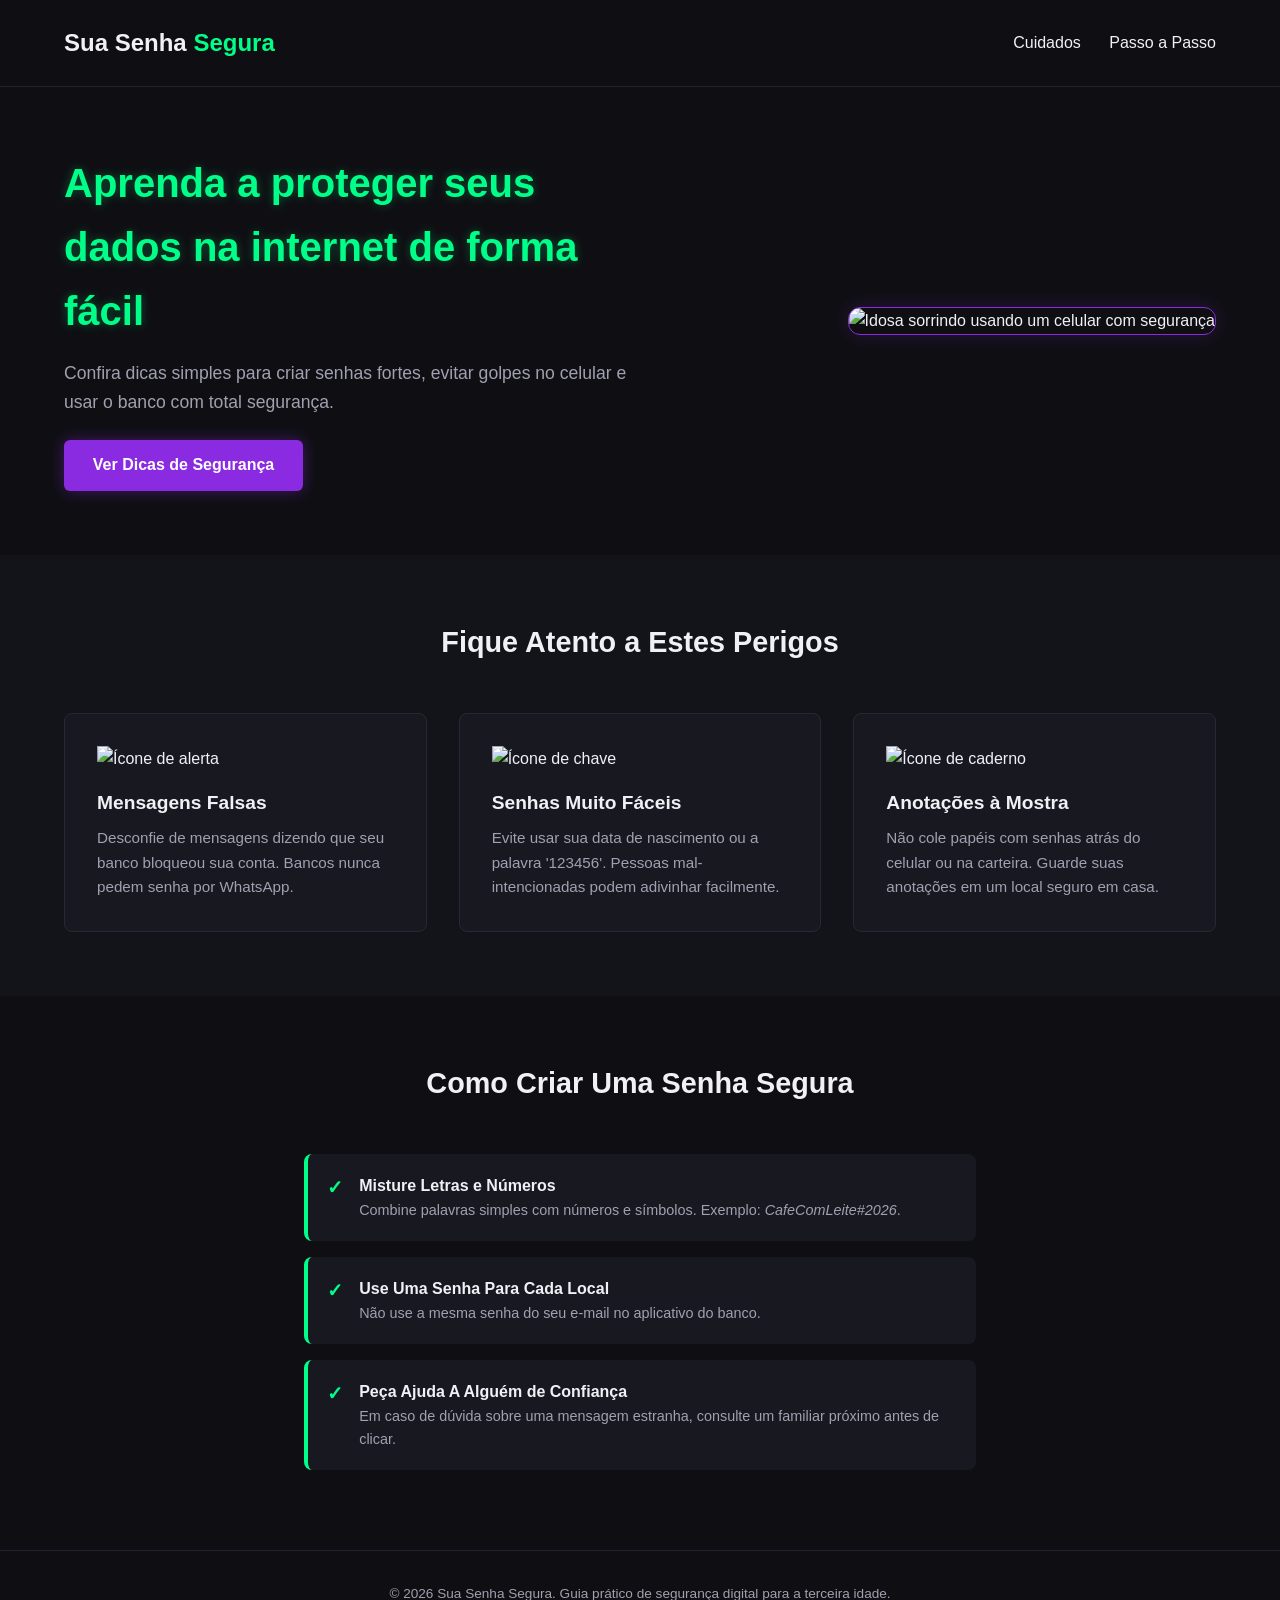
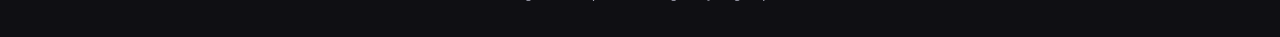
==== index.html @ b7931200 "index" ====
<!DOCTYPE html>
<html lang="pt-BR">
<head>
    <meta charset="UTF-8">
    <meta name="viewport" content="width=device-width, initial-scale=1.0">
    <title>Sua Senha Segura - Dicas Simples para Navegar com Tranquilidade</title>
    <link rel="stylesheet" href="style.css">
    <link rel="preconnect" href="https://fonts.googleapis.com">
    <link rel="preconnect" href="https://fonts.gstatic.com" crossorigin>
    <link href="https://fonts.googleapis.com/css2?family=Open+Sans:wght@400;600;700;800&display=swap" rel="stylesheet">
</head>
<body>

    <header class="navbar">
        <div class="logo">Sua Senha <span>Segura</span></div>
        <nav>
            <a href="#cuidados">Cuidados</a>
            <a href="#dicas">Passo a Passo</a>
        </nav>
    </header>

    <main>
        <section class="hero">
            <div class="hero-content">
                <h1>Aprenda a proteger seus dados na internet de forma fácil</h1>
                <p>Confira dicas simples para criar senhas fortes, evitar golpes no celular e usar o banco com total segurança.</p>
                <a href="#dicas" class="btn-primary">Ver Dicas de Segurança</a>
            </div>
            <div class="hero-image">
                <img src="https://images.unsplash.com/photo-1581579438747-1dc8d1e2729a?q=80&w=800&auto=format&fit=crop" alt="Idosa sorrindo usando um celular com segurança">
            </div>
        </section>

        <section id="cuidados" class="cards-section">
            <h2>Fique Atento a Estes Perigos</h2>
            <div class="grid-cards">
                <article class="card">
                    <img src="https://api.iconify.design/lucide:shield-alert.svg?color=%231b4d3e" alt="Ícone de alerta">
                    <h3>Mensagens Falsas</h3>
                    <p>Desconfie de mensagens dizendo que seu banco bloqueou sua conta. Bancos nunca pedem senha por WhatsApp.</p>
                </article>

                <article class="card">
                    <img src="https://api.iconify.design/lucide:key-round.svg?color=%231b4d3e" alt="Ícone de chave">
                    <h3>Senhas Muito Fáceis</h3>
                    <p>Evite usar sua data de nascimento ou a palavra '123456'. Pessoas mal-intencionadas podem adivinhar facilmente.</p>
                </article>

                <article class="card">
                    <img src="https://api.iconify.design/lucide:notebook.svg?color=%231b4d3e" alt="Ícone de caderno">
                    <h3>Anotações à Mostra</h3>
                    <p>Não cole papéis com senhas atrás do celular ou na carteira. Guarde suas anotações em um local seguro em casa.</p>
                </article>
            </div>
        </section>

        <section id="dicas" class="checklist-section">
            <h2>Como Criar Uma Senha Segura</h2>
            <ul class="checklist">
                <li>
                    <span class="check-icon">✓</span>
                    <div>
                        <strong>Misture Letras e Números</strong>
                        <p>Combine palavras simples com números e símbolos. Exemplo: <i>CafeComLeite#2026</i>.</p>
                    </div>
                </li>
                <li>
                    <span class="check-icon">✓</span>
                    <div>
                        <strong>Use Uma Senha Para Cada Local</strong>
                        <p>Não use a mesma senha do seu e-mail no aplicativo do banco.</p>
                    </div>
                </li>
                <li>
                    <span class="check-icon">✓</span>
                    <div>
                        <strong>Peça Ajuda A Alguém de Confiança</strong>
                        <p>Em caso de dúvida sobre uma mensagem estranha, consulte um familiar próximo antes de clicar.</p>
                    </div>
                </li>
            </ul>
        </section>
    </main>

    <footer>
        <p>&copy; 2026 Sua Senha Segura. Guia prático de segurança digital para a terceira idade.</p>
    </footer>

</body>
</html>
---- style.css ----
:root {
    --bg-color: #0f0f13;
    --card-bg: #181820;
    --primary-purple: #8a2be2;
    --neon-green: #00ff88;
    --text-color: #f0f0f5;
    --text-dim: #a0a0b0;
}

* {
    margin: 0;
    padding: 0;
    box-sizing: border-box;
}

body {
    background-color: var(--bg-color);
    color: var(--text-color);
    font-family: 'Inter', sans-serif;
    line-height: 1.6;
}

h1, h2, h3, .logo {
    font-family: 'Orbitron', sans-serif;
}

/* Header */
.navbar {
    display: flex;
    justify-content: space-between;
    align-items: center;
    padding: 1.5rem 5%;
    background-color: rgba(15, 15, 19, 0.9);
    border-bottom: 1px solid #222230;
}

.logo {
    font-size: 1.5rem;
    font-weight: 800;
}

.logo span {
    color: var(--neon-green);
}

.navbar nav a {
    color: var(--text-color);
    text-decoration: none;
    margin-left: 1.5rem;
    transition: color 0.3s;
}

.navbar nav a:hover {
    color: var(--neon-green);
}

/* Hero Section */
.hero {
    display: flex;
    align-items: center;
    justify-content: space-between;
    padding: 4rem 5%;
    gap: 2rem;
}

.hero-content {
    max-width: 600px;
}

.hero-content h1 {
    font-size: 2.5rem;
    margin-bottom: 1rem;
    color: var(--neon-green);
    text-shadow: 0 0 10px rgba(0, 255, 136, 0.3);
}

.hero-content p {
    color: var(--text-dim);
    margin-bottom: 1.5rem;
    font-size: 1.1rem;
}

.btn-primary {
    display: inline-block;
    padding: 0.8rem 1.8rem;
    background-color: var(--primary-purple);
    color: #fff;
    text-decoration: none;
    font-weight: 600;
    border-radius: 6px;
    box-shadow: 0 0 15px rgba(138, 43, 226, 0.4);
    transition: transform 0.2s, box-shadow 0.2s;
}

.btn-primary:hover {
    transform: translateY(-2px);
    box-shadow: 0 0 25px rgba(138, 43, 226, 0.7);
}

.hero-image img {
    max-width: 100%;
    width: 450px;
    border-radius: 12px;
    border: 1px solid var(--primary-purple);
    box-shadow: 0 0 20px rgba(138, 43, 226, 0.2);
}

/* Cards Section */
.cards-section {
    padding: 4rem 5%;
    background-color: #13131a;
}

.cards-section h2, .checklist-section h2 {
    text-align: center;
    margin-bottom: 3rem;
    font-size: 1.8rem;
}

.grid-cards {
    display: grid;
    grid-template-columns: repeat(auto-fit, minmax(280px, 1fr));
    gap: 2rem;
}

.card {
    background-color: var(--card-bg);
    padding: 2rem;
    border-radius: 8px;
    border: 1px solid #282835;
    transition: transform 0.3s, border-color 0.3s;
}

.card:hover {
    transform: translateY(-5px);
    border-color: var(--neon-green);
    box-shadow: 0 0 15px rgba(0, 255, 136, 0.15);
}

.card img {
    width: 48px;
    height: 48px;
    margin-bottom: 1rem;
}

.card h3 {
    margin-bottom: 0.5rem;
    font-size: 1.2rem;
}

.card p {
    color: var(--text-dim);
    font-size: 0.95rem;
}

/* Checklist Section */
.checklist-section {
    padding: 4rem 5%;
    max-width: 800px;
    margin: 0 auto;
}

.checklist {
    list-style: none;
}

.checklist li {
    display: flex;
    align-items: flex-start;
    gap: 1rem;
    background-color: var(--card-bg);
    padding: 1.2rem;
    margin-bottom: 1rem;
    border-radius: 8px;
    border-left: 4px solid var(--neon-green);
}

.check-icon {
    color: var(--neon-green);
    font-weight: bold;
    font-size: 1.2rem;
}

.checklist p {
    color: var(--text-dim);
    font-size: 0.9rem;
}

/* Footer */
footer {
    text-align: center;
    padding: 2rem;
    border-top: 1px solid #222230;
    color: var(--text-dim);
    font-size: 0.85rem;
}

/* Responsividade */
@media (max-width: 768px) {
    .hero {
        flex-direction: column;
        text-align: center;
    }

    .hero-content h1 {
        font-size: 1.8rem;
    }
}
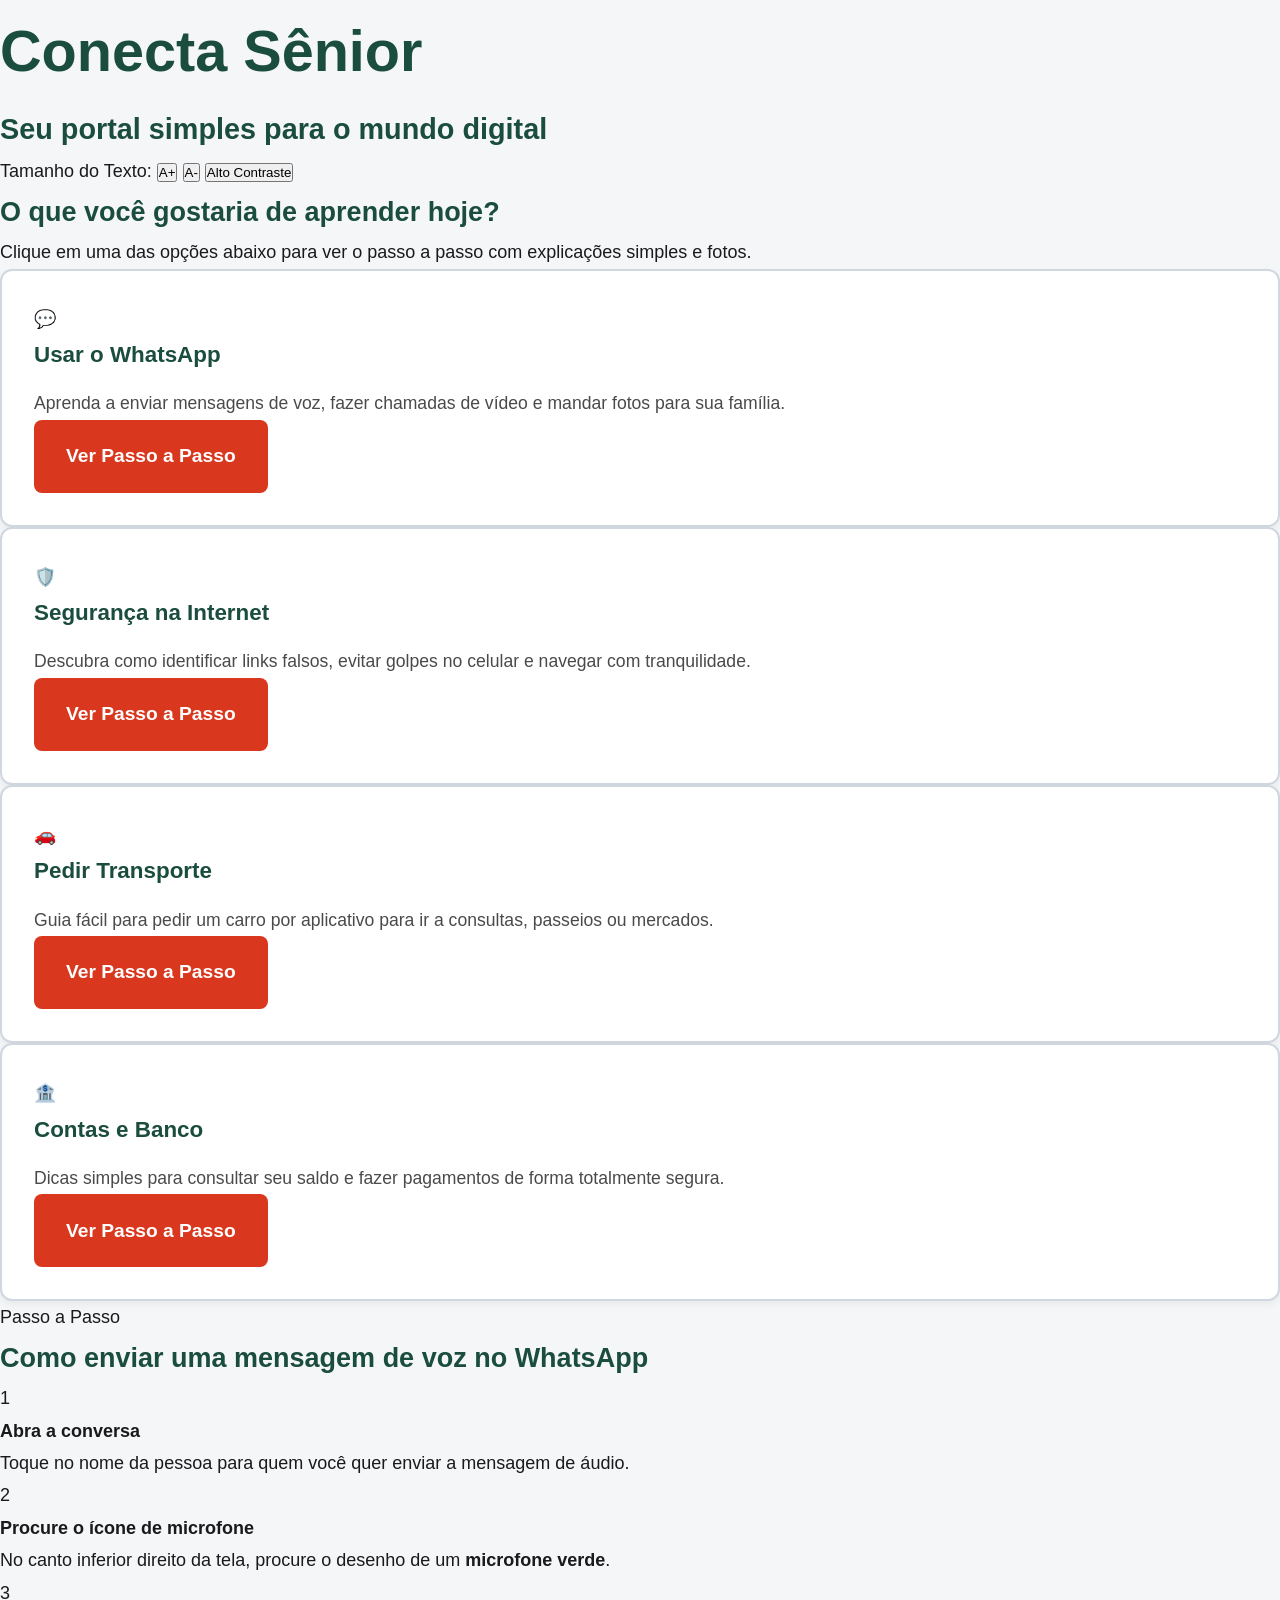
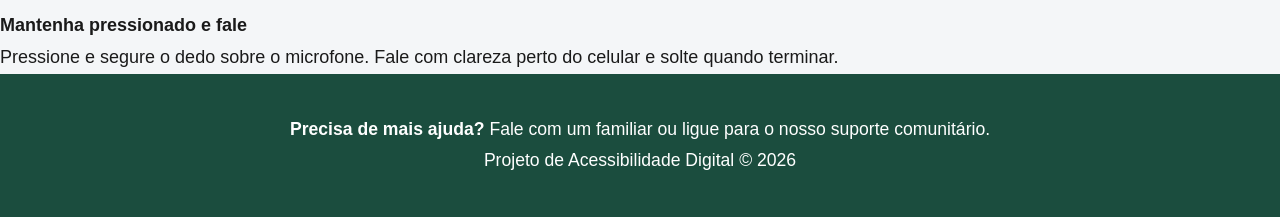
==== commit fbbcb761: "index" ====
--- a/index.html
+++ b/index.html
@@ -3,88 +3,112 @@
 <head>
     <meta charset="UTF-8">
     <meta name="viewport" content="width=device-width, initial-scale=1.0">
-    <title>Sua Senha Segura - Dicas Simples para Navegar com Tranquilidade</title>
+    <title>Conecta Sênior - Guia Prático Digital</title>
     <link rel="stylesheet" href="style.css">
-    <link rel="preconnect" href="https://fonts.googleapis.com">
-    <link rel="preconnect" href="https://fonts.gstatic.com" crossorigin>
-    <link href="https://fonts.googleapis.com/css2?family=Open+Sans:wght@400;600;700;800&display=swap" rel="stylesheet">
 </head>
 <body>
 
-    <header class="navbar">
-        <div class="logo">Sua Senha <span>Segura</span></div>
-        <nav>
-            <a href="#cuidados">Cuidados</a>
-            <a href="#dicas">Passo a Passo</a>
-        </nav>
+    <header class="top-bar">
+        <div class="logo">
+            <h1>Conecta Sênior</h1>
+            <p>Seu portal simples para o mundo digital</p>
+        </div>
+        <div class="accessibility-controls">
+            <span class="acc-label">Tamanho do Texto:</span>
+            <button onclick="changeFontSize(1)" aria-label="Aumentar fonte" class="btn-acc">A+</button>
+            <button onclick="changeFontSize(-1)" aria-label="Diminuir fonte" class="btn-acc">A-</button>
+            <button onclick="toggleContrast()" aria-label="Alternar alto contraste" class="btn-acc btn-contrast">Alto Contraste</button>
+        </div>
     </header>
 
-    <main>
-        <section class="hero">
-            <div class="hero-content">
-                <h1>Aprenda a proteger seus dados na internet de forma fácil</h1>
-                <p>Confira dicas simples para criar senhas fortes, evitar golpes no celular e usar o banco com total segurança.</p>
-                <a href="#dicas" class="btn-primary">Ver Dicas de Segurança</a>
+    <section class="welcome-banner">
+        <h2>O que você gostaria de aprender hoje?</h2>
+        <p>Clique em uma das opções abaixo para ver o passo a passo com explicações simples e fotos.</p>
+    </section>
+
+    <main class="main-content">
+        <div class="cards-grid">
+
+            <article class="card">
+                <div class="card-icon">💬</div>
+                <h3>Usar o WhatsApp</h3>
+                <p>Aprenda a enviar mensagens de voz, fazer chamadas de vídeo e mandar fotos para sua família.</p>
+                <a href="#tutorial-whatsapp" class="btn-primary">Ver Passo a Passo</a>
+            </article>
+
+            <article class="card">
+                <div class="card-icon">🛡️</div>
+                <h3>Segurança na Internet</h3>
+                <p>Descubra como identificar links falsos, evitar golpes no celular e navegar com tranquilidade.</p>
+                <a href="#tutorial-seguranca" class="btn-primary">Ver Passo a Passo</a>
+            </article>
+
+            <article class="card">
+                <div class="card-icon">🚗</div>
+                <h3>Pedir Transporte</h3>
+                <p>Guia fácil para pedir um carro por aplicativo para ir a consultas, passeios ou mercados.</p>
+                <a href="#tutorial-transporte" class="btn-primary">Ver Passo a Passo</a>
+            </article>
+
+            <article class="card">
+                <div class="card-icon">🏦</div>
+                <h3>Contas e Banco</h3>
+                <p>Dicas simples para consultar seu saldo e fazer pagamentos de forma totalmente segura.</p>
+                <a href="#tutorial-banco" class="btn-primary">Ver Passo a Passo</a>
+            </article>
+
+        </div>
+
+        <section id="tutorial-whatsapp" class="tutorial-section">
+            <div class="tutorial-header">
+                <span class="badge">Passo a Passo</span>
+                <h2>Como enviar uma mensagem de voz no WhatsApp</h2>
             </div>
-            <div class="hero-image">
-                <img src="https://images.unsplash.com/photo-1581579438747-1dc8d1e2729a?q=80&w=800&auto=format&fit=crop" alt="Idosa sorrindo usando um celular com segurança">
-            </div>
-        </section>
 
-        <section id="cuidados" class="cards-section">
-            <h2>Fique Atento a Estes Perigos</h2>
-            <div class="grid-cards">
-                <article class="card">
-                    <img src="https://api.iconify.design/lucide:shield-alert.svg?color=%231b4d3e" alt="Ícone de alerta">
-                    <h3>Mensagens Falsas</h3>
-                    <p>Desconfie de mensagens dizendo que seu banco bloqueou sua conta. Bancos nunca pedem senha por WhatsApp.</p>
-                </article>
-
-                <article class="card">
-                    <img src="https://api.iconify.design/lucide:key-round.svg?color=%231b4d3e" alt="Ícone de chave">
-                    <h3>Senhas Muito Fáceis</h3>
-                    <p>Evite usar sua data de nascimento ou a palavra '123456'. Pessoas mal-intencionadas podem adivinhar facilmente.</p>
-                </article>
-
-                <article class="card">
-                    <img src="https://api.iconify.design/lucide:notebook.svg?color=%231b4d3e" alt="Ícone de caderno">
-                    <h3>Anotações à Mostra</h3>
-                    <p>Não cole papéis com senhas atrás do celular ou na carteira. Guarde suas anotações em um local seguro em casa.</p>
-                </article>
-            </div>
-        </section>
-
-        <section id="dicas" class="checklist-section">
-            <h2>Como Criar Uma Senha Segura</h2>
-            <ul class="checklist">
-                <li>
-                    <span class="check-icon">✓</span>
-                    <div>
-                        <strong>Misture Letras e Números</strong>
-                        <p>Combine palavras simples com números e símbolos. Exemplo: <i>CafeComLeite#2026</i>.</p>
+            <ol class="steps-list">
+                <li class="step-item">
+                    <div class="step-number">1</div>
+                    <div class="step-content">
+                        <h4>Abra a conversa</h4>
+                        <p>Toque no nome da pessoa para quem você quer enviar a mensagem de áudio.</p>
                     </div>
                 </li>
-                <li>
-                    <span class="check-icon">✓</span>
-                    <div>
-                        <strong>Use Uma Senha Para Cada Local</strong>
-                        <p>Não use a mesma senha do seu e-mail no aplicativo do banco.</p>
+                <li class="step-item">
+                    <div class="step-number">2</div>
+                    <div class="step-content">
+                        <h4>Procure o ícone de microfone</h4>
+                        <p>No canto inferior direito da tela, procure o desenho de um <strong>microfone verde</strong>.</p>
                     </div>
                 </li>
-                <li>
-                    <span class="check-icon">✓</span>
-                    <div>
-                        <strong>Peça Ajuda A Alguém de Confiança</strong>
-                        <p>Em caso de dúvida sobre uma mensagem estranha, consulte um familiar próximo antes de clicar.</p>
+                <li class="step-item">
+                    <div class="step-number">3</div>
+                    <div class="step-content">
+                        <h4>Mantenha pressionado e fale</h4>
+                        <p>Pressione e segure o dedo sobre o microfone. Fale com clareza perto do celular e solte quando terminar.</p>
                     </div>
                 </li>
-            </ul>
+            </ol>
         </section>
     </main>
 
-    <footer>
-        <p>&copy; 2026 Sua Senha Segura. Guia prático de segurança digital para a terceira idade.</p>
+    <footer class="main-footer">
+        <p><strong>Precisa de mais ajuda?</strong> Fale com um familiar ou ligue para o nosso suporte comunitário.</p>
+        <p class="copyright">Projeto de Acessibilidade Digital &copy; 2026</p>
     </footer>
 
+    <script>
+        let currentFontSize = 100;
+
+        function changeFontSize(direction) {
+            currentFontSize += direction * 10;
+            if (currentFontSize < 80) currentFontSize = 80;
+            if (currentFontSize > 150) currentFontSize = 150;
+            document.body.style.fontSize = currentFontSize + '%';
+        }
+
+        function toggleContrast() {
+            document.body.classList.toggle('high-contrast');
+        }
+    </script>
 </body>
 </html>
--- a/style.css
+++ b/style.css
@@ -1,10 +1,11 @@
 :root {
-    --bg-color: #0f0f13;
-    --card-bg: #181820;
-    --primary-purple: #8a2be2;
-    --neon-green: #00ff88;
-    --text-color: #f0f0f5;
-    --text-dim: #a0a0b0;
+    --bg-color: #f4f6f8;
+    --card-bg: #ffffff;
+    --primary-color: #1b4d3e;
+    --accent-color: #007a5e;
+    --btn-bg: #d9381e;
+    --text-color: #1a1a1a;
+    --text-dim: #4a4a4a;
 }
 
 * {
@@ -16,12 +17,13 @@
 body {
     background-color: var(--bg-color);
     color: var(--text-color);
-    font-family: 'Inter', sans-serif;
-    line-height: 1.6;
+    font-family: 'Open Sans', sans-serif;
+    line-height: 1.8;
+    font-size: 18px;
 }
 
 h1, h2, h3, .logo {
-    font-family: 'Orbitron', sans-serif;
+    color: var(--primary-color);
 }
 
 /* Header */
@@ -30,28 +32,30 @@
     justify-content: space-between;
     align-items: center;
     padding: 1.5rem 5%;
-    background-color: rgba(15, 15, 19, 0.9);
-    border-bottom: 1px solid #222230;
+    background-color: #ffffff;
+    border-bottom: 3px solid #e0e0e0;
 }
 
 .logo {
-    font-size: 1.5rem;
+    font-size: 1.8rem;
     font-weight: 800;
 }
 
 .logo span {
-    color: var(--neon-green);
+    color: var(--btn-bg);
 }
 
 .navbar nav a {
     color: var(--text-color);
     text-decoration: none;
-    margin-left: 1.5rem;
-    transition: color 0.3s;
+    margin-left: 2rem;
+    font-size: 1.2rem;
+    font-weight: 700;
 }
 
 .navbar nav a:hover {
-    color: var(--neon-green);
+    color: var(--accent-color);
+    text-decoration: underline;
 }
 
 /* Hero Section */
@@ -59,8 +63,9 @@
     display: flex;
     align-items: center;
     justify-content: space-between;
-    padding: 4rem 5%;
+    padding: 3rem 5%;
     gap: 2rem;
+    background-color: #ffffff;
 }
 
 .hero-content {
@@ -68,95 +73,85 @@
 }
 
 .hero-content h1 {
-    font-size: 2.5rem;
-    margin-bottom: 1rem;
-    color: var(--neon-green);
-    text-shadow: 0 0 10px rgba(0, 255, 136, 0.3);
+    font-size: 2.4rem;
+    line-height: 1.3;
+    margin-bottom: 1.2rem;
 }
 
 .hero-content p {
     color: var(--text-dim);
-    margin-bottom: 1.5rem;
-    font-size: 1.1rem;
+    margin-bottom: 2rem;
+    font-size: 1.25rem;
 }
 
 .btn-primary {
     display: inline-block;
-    padding: 0.8rem 1.8rem;
-    background-color: var(--primary-purple);
-    color: #fff;
+    padding: 1.2rem 2rem;
+    background-color: var(--btn-bg);
+    color: #ffffff;
     text-decoration: none;
-    font-weight: 600;
-    border-radius: 6px;
-    box-shadow: 0 0 15px rgba(138, 43, 226, 0.4);
-    transition: transform 0.2s, box-shadow 0.2s;
+    font-weight: 700;
+    font-size: 1.2rem;
+    border-radius: 8px;
+    transition: background-color 0.2s;
 }
 
 .btn-primary:hover {
-    transform: translateY(-2px);
-    box-shadow: 0 0 25px rgba(138, 43, 226, 0.7);
+    background-color: #b32b15;
 }
 
 .hero-image img {
     max-width: 100%;
     width: 450px;
-    border-radius: 12px;
-    border: 1px solid var(--primary-purple);
-    box-shadow: 0 0 20px rgba(138, 43, 226, 0.2);
+    border-radius: 16px;
+    border: 4px solid var(--primary-color);
 }
 
 /* Cards Section */
 .cards-section {
     padding: 4rem 5%;
-    background-color: #13131a;
 }
 
 .cards-section h2, .checklist-section h2 {
     text-align: center;
-    margin-bottom: 3rem;
-    font-size: 1.8rem;
+    margin-bottom: 2.5rem;
+    font-size: 2rem;
 }
 
 .grid-cards {
     display: grid;
-    grid-template-columns: repeat(auto-fit, minmax(280px, 1fr));
+    grid-template-columns: repeat(auto-fit, minmax(300px, 1fr));
     gap: 2rem;
 }
 
 .card {
     background-color: var(--card-bg);
     padding: 2rem;
-    border-radius: 8px;
-    border: 1px solid #282835;
-    transition: transform 0.3s, border-color 0.3s;
-}
-
-.card:hover {
-    transform: translateY(-5px);
-    border-color: var(--neon-green);
-    box-shadow: 0 0 15px rgba(0, 255, 136, 0.15);
+    border-radius: 12px;
+    border: 2px solid #d0d7de;
+    box-shadow: 0 4px 8px rgba(0,0,0,0.05);
 }
 
 .card img {
-    width: 48px;
-    height: 48px;
+    width: 56px;
+    height: 56px;
     margin-bottom: 1rem;
 }
 
 .card h3 {
-    margin-bottom: 0.5rem;
-    font-size: 1.2rem;
+    margin-bottom: 0.8rem;
+    font-size: 1.4rem;
 }
 
 .card p {
     color: var(--text-dim);
-    font-size: 0.95rem;
+    font-size: 1.1rem;
 }
 
 /* Checklist Section */
 .checklist-section {
     padding: 4rem 5%;
-    max-width: 800px;
+    max-width: 900px;
     margin: 0 auto;
 }
 
@@ -167,32 +162,37 @@
 .checklist li {
     display: flex;
     align-items: flex-start;
-    gap: 1rem;
+    gap: 1.5rem;
     background-color: var(--card-bg);
-    padding: 1.2rem;
-    margin-bottom: 1rem;
-    border-radius: 8px;
-    border-left: 4px solid var(--neon-green);
+    padding: 1.5rem;
+    margin-bottom: 1.2rem;
+    border-radius: 12px;
+    border: 2px solid #d0d7de;
+    border-left: 8px solid var(--primary-color);
 }
 
 .check-icon {
-    color: var(--neon-green);
-    font-weight: bold;
-    font-size: 1.2rem;
+    color: var(--primary-color);
+    font-weight: 800;
+    font-size: 1.8rem;
+}
+
+.checklist strong {
+    font-size: 1.3rem;
 }
 
 .checklist p {
     color: var(--text-dim);
-    font-size: 0.9rem;
+    font-size: 1.1rem;
 }
 
 /* Footer */
 footer {
     text-align: center;
-    padding: 2rem;
-    border-top: 1px solid #222230;
-    color: var(--text-dim);
-    font-size: 0.85rem;
+    padding: 2.5rem;
+    background-color: var(--primary-color);
+    color: #ffffff;
+    font-size: 1.1rem;
 }
 
 /* Responsividade */
@@ -203,6 +203,15 @@
     }
 
     .hero-content h1 {
-        font-size: 1.8rem;
+        font-size: 2rem;
+    }
+
+    .navbar {
+        flex-direction: column;
+        gap: 1rem;
+    }
+
+    .navbar nav a {
+        margin: 0 1rem;
     }
 }
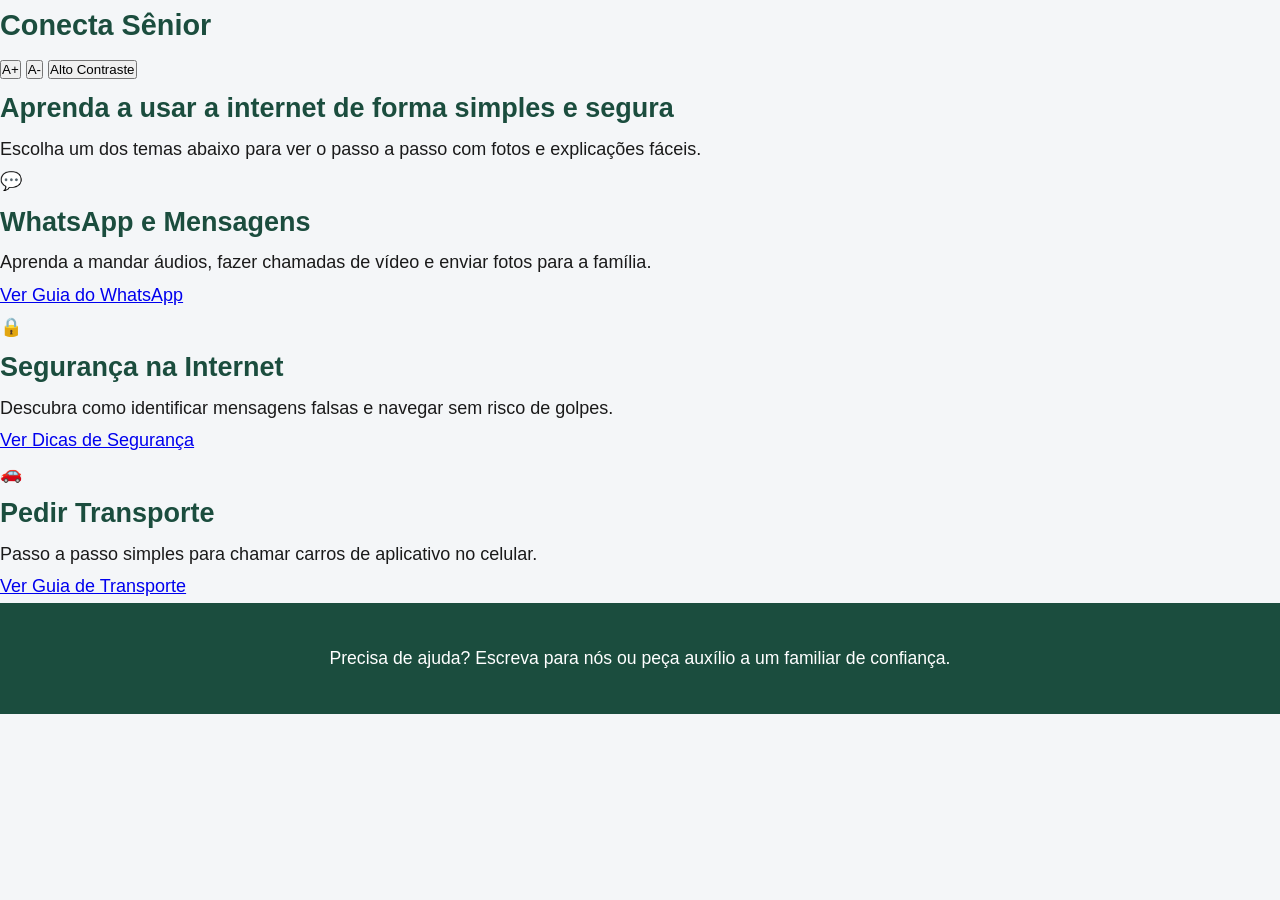
==== commit cbb0c512: "index" ====
--- a/index.html
+++ b/index.html
@@ -3,112 +3,80 @@
 <head>
     <meta charset="UTF-8">
     <meta name="viewport" content="width=device-width, initial-scale=1.0">
-    <title>Conecta Sênior - Guia Prático Digital</title>
+    <title>Conecta Sênior - Guia Digital Fácil</title>
     <link rel="stylesheet" href="style.css">
 </head>
 <body>
 
-    <header class="top-bar">
-        <div class="logo">
-            <h1>Conecta Sênior</h1>
-            <p>Seu portal simples para o mundo digital</p>
-        </div>
-        <div class="accessibility-controls">
-            <span class="acc-label">Tamanho do Texto:</span>
-            <button onclick="changeFontSize(1)" aria-label="Aumentar fonte" class="btn-acc">A+</button>
-            <button onclick="changeFontSize(-1)" aria-label="Diminuir fonte" class="btn-acc">A-</button>
-            <button onclick="toggleContrast()" aria-label="Alternar alto contraste" class="btn-acc btn-contrast">Alto Contraste</button>
+    <header class="barra-acessibilidade">
+        <div class="container-header">
+            <span class="logo">Conecta Sênior</span>
+            <div class="controles-acessibilidade">
+                <button id="btn-aumentar" aria-label="Aumentar tamanho do texto">A+</button>
+                <button id="btn-diminuir" aria-label="Diminuir tamanho do texto">A-</button>
+                <button id="btn-contraste" aria-label="Mudar para alto contraste">Alto Contraste</button>
+            </div>
         </div>
     </header>
 
-    <section class="welcome-banner">
-        <h2>O que você gostaria de aprender hoje?</h2>
-        <p>Clique em uma das opções abaixo para ver o passo a passo com explicações simples e fotos.</p>
-    </section>
+    <main class="container-principal">
+        <section class="boas-vindas">
+            <h1>Aprenda a usar a internet de forma simples e segura</h1>
+            <p>Escolha um dos temas abaixo para ver o passo a passo com fotos e explicações fáceis.</p>
+        </section>
 
-    <main class="main-content">
-        <div class="cards-grid">
-
-            <article class="card">
-                <div class="card-icon">💬</div>
-                <h3>Usar o WhatsApp</h3>
-                <p>Aprenda a enviar mensagens de voz, fazer chamadas de vídeo e mandar fotos para sua família.</p>
-                <a href="#tutorial-whatsapp" class="btn-primary">Ver Passo a Passo</a>
+        <section class="grid-categorias">
+            <article class="card-categoria">
+                <div class="icone">💬</div>
+                <h2>WhatsApp e Mensagens</h2>
+                <p>Aprenda a mandar áudios, fazer chamadas de vídeo e enviar fotos para a família.</p>
+                <a href="#" class="btn-acessar">Ver Guia do WhatsApp</a>
             </article>
 
-            <article class="card">
-                <div class="card-icon">🛡️</div>
-                <h3>Segurança na Internet</h3>
-                <p>Descubra como identificar links falsos, evitar golpes no celular e navegar com tranquilidade.</p>
-                <a href="#tutorial-seguranca" class="btn-primary">Ver Passo a Passo</a>
+            <article class="card-categoria">
+                <div class="icone">🔒</div>
+                <h2>Segurança na Internet</h2>
+                <p>Descubra como identificar mensagens falsas e navegar sem risco de golpes.</p>
+                <a href="#" class="btn-acessar">Ver Dicas de Segurança</a>
             </article>
 
-            <article class="card">
-                <div class="card-icon">🚗</div>
-                <h3>Pedir Transporte</h3>
-                <p>Guia fácil para pedir um carro por aplicativo para ir a consultas, passeios ou mercados.</p>
-                <a href="#tutorial-transporte" class="btn-primary">Ver Passo a Passo</a>
+            <article class="card-categoria">
+                <div class="icone">🚗</div>
+                <h2>Pedir Transporte</h2>
+                <p>Passo a passo simples para chamar carros de aplicativo no celular.</p>
+                <a href="#" class="btn-acessar">Ver Guia de Transporte</a>
             </article>
-
-            <article class="card">
-                <div class="card-icon">🏦</div>
-                <h3>Contas e Banco</h3>
-                <p>Dicas simples para consultar seu saldo e fazer pagamentos de forma totalmente segura.</p>
-                <a href="#tutorial-banco" class="btn-primary">Ver Passo a Passo</a>
-            </article>
-
-        </div>
-
-        <section id="tutorial-whatsapp" class="tutorial-section">
-            <div class="tutorial-header">
-                <span class="badge">Passo a Passo</span>
-                <h2>Como enviar uma mensagem de voz no WhatsApp</h2>
-            </div>
-
-            <ol class="steps-list">
-                <li class="step-item">
-                    <div class="step-number">1</div>
-                    <div class="step-content">
-                        <h4>Abra a conversa</h4>
-                        <p>Toque no nome da pessoa para quem você quer enviar a mensagem de áudio.</p>
-                    </div>
-                </li>
-                <li class="step-item">
-                    <div class="step-number">2</div>
-                    <div class="step-content">
-                        <h4>Procure o ícone de microfone</h4>
-                        <p>No canto inferior direito da tela, procure o desenho de um <strong>microfone verde</strong>.</p>
-                    </div>
-                </li>
-                <li class="step-item">
-                    <div class="step-number">3</div>
-                    <div class="step-content">
-                        <h4>Mantenha pressionado e fale</h4>
-                        <p>Pressione e segure o dedo sobre o microfone. Fale com clareza perto do celular e solte quando terminar.</p>
-                    </div>
-                </li>
-            </ol>
         </section>
     </main>
 
-    <footer class="main-footer">
-        <p><strong>Precisa de mais ajuda?</strong> Fale com um familiar ou ligue para o nosso suporte comunitário.</p>
-        <p class="copyright">Projeto de Acessibilidade Digital &copy; 2026</p>
+    <footer>
+        <p>Precisa de ajuda? Escreva para nós ou peça auxílio a um familiar de confiança.</p>
     </footer>
 
     <script>
-        let currentFontSize = 100;
+        // Scripts de acessibilidade
+        const btnAumentar = document.getElementById('btn-aumentar');
+        const btnDiminuir = document.getElementById('btn-diminuir');
+        const btnContraste = document.getElementById('btn-contraste');
+        let tamanhoFonte = 100;
 
-        function changeFontSize(direction) {
-            currentFontSize += direction * 10;
-            if (currentFontSize < 80) currentFontSize = 80;
-            if (currentFontSize > 150) currentFontSize = 150;
-            document.body.style.fontSize = currentFontSize + '%';
-        }
+        btnAumentar.addEventListener('click', () => {
+            if (tamanhoFonte < 140) {
+                tamanhoFonte += 10;
+                document.documentElement.style.fontSize = tamanhoFonte + '%';
+            }
+        });
 
-        function toggleContrast() {
-            document.body.classList.toggle('high-contrast');
-        }
+        btnDiminuir.addEventListener('click', () => {
+            if (tamanhoFonte > 90) {
+                tamanhoFonte -= 10;
+                document.documentElement.style.fontSize = tamanhoFonte + '%';
+            }
+        });
+
+        btnContraste.addEventListener('click', () => {
+            document.body.classList.toggle('alto-contraste');
+        });
     </script>
 </body>
 </html>
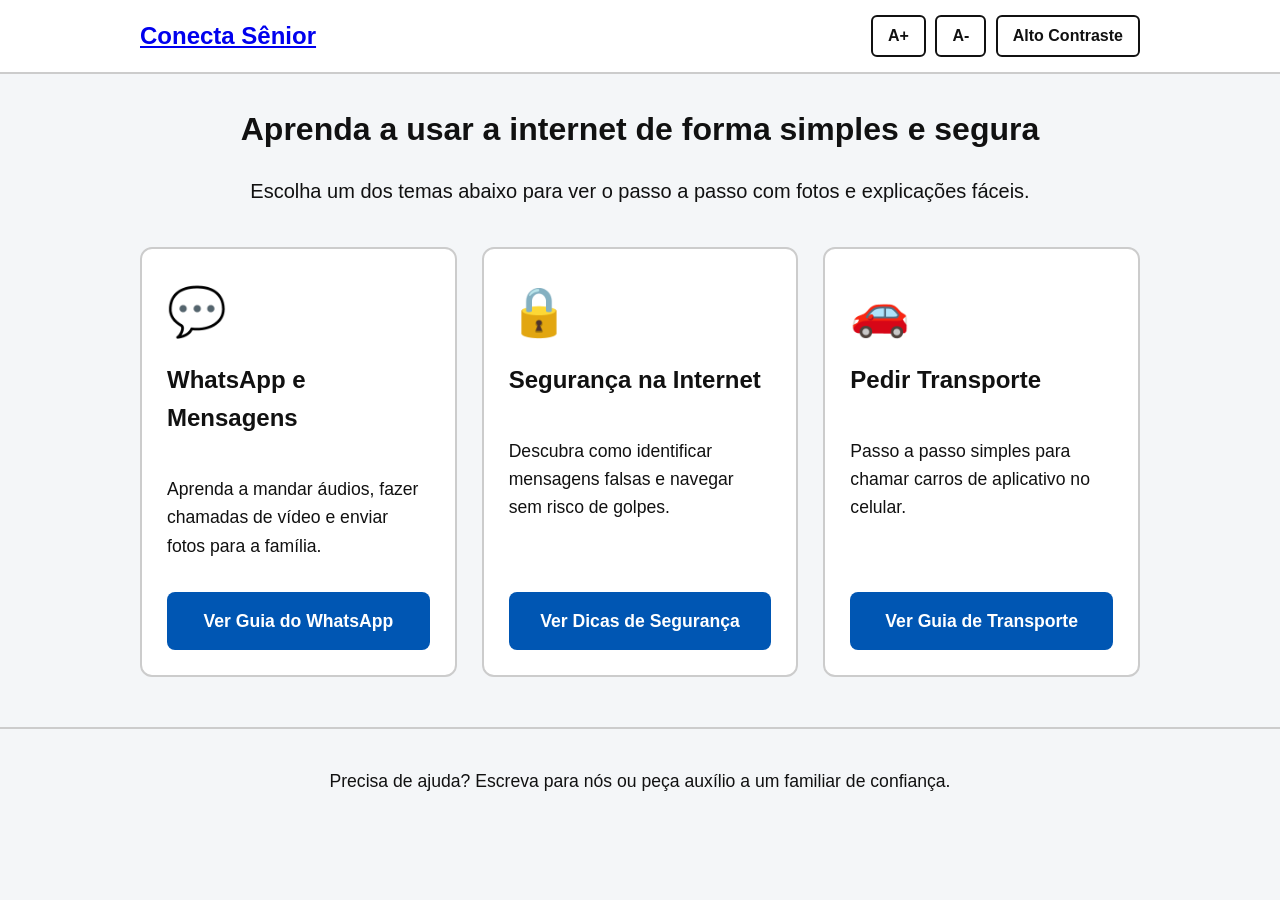
==== commit 6e38996e: "indexz" ====
--- a/index.html
+++ b/index.html
@@ -10,7 +10,7 @@
 
     <header class="barra-acessibilidade">
         <div class="container-header">
-            <span class="logo">Conecta Sênior</span>
+            <a href="index.html" class="logo">Conecta Sênior</a>
             <div class="controles-acessibilidade">
                 <button id="btn-aumentar" aria-label="Aumentar tamanho do texto">A+</button>
                 <button id="btn-diminuir" aria-label="Diminuir tamanho do texto">A-</button>
@@ -30,21 +30,21 @@
                 <div class="icone">💬</div>
                 <h2>WhatsApp e Mensagens</h2>
                 <p>Aprenda a mandar áudios, fazer chamadas de vídeo e enviar fotos para a família.</p>
-                <a href="#" class="btn-acessar">Ver Guia do WhatsApp</a>
+                <a href="tutorial-whatsapp.html" class="btn-acessar">Ver Guia do WhatsApp</a>
             </article>
 
             <article class="card-categoria">
                 <div class="icone">🔒</div>
                 <h2>Segurança na Internet</h2>
                 <p>Descubra como identificar mensagens falsas e navegar sem risco de golpes.</p>
-                <a href="#" class="btn-acessar">Ver Dicas de Segurança</a>
+                <a href="tutorial-seguranca.html" class="btn-acessar">Ver Dicas de Segurança</a>
             </article>
 
             <article class="card-categoria">
                 <div class="icone">🚗</div>
                 <h2>Pedir Transporte</h2>
                 <p>Passo a passo simples para chamar carros de aplicativo no celular.</p>
-                <a href="#" class="btn-acessar">Ver Guia de Transporte</a>
+                <a href="tutorial-transporte.html" class="btn-acessar">Ver Guia de Transporte</a>
             </article>
         </section>
     </main>
@@ -53,30 +53,6 @@
         <p>Precisa de ajuda? Escreva para nós ou peça auxílio a um familiar de confiança.</p>
     </footer>
 
-    <script>
-        // Scripts de acessibilidade
-        const btnAumentar = document.getElementById('btn-aumentar');
-        const btnDiminuir = document.getElementById('btn-diminuir');
-        const btnContraste = document.getElementById('btn-contraste');
-        let tamanhoFonte = 100;
-
-        btnAumentar.addEventListener('click', () => {
-            if (tamanhoFonte < 140) {
-                tamanhoFonte += 10;
-                document.documentElement.style.fontSize = tamanhoFonte + '%';
-            }
-        });
-
-        btnDiminuir.addEventListener('click', () => {
-            if (tamanhoFonte > 90) {
-                tamanhoFonte -= 10;
-                document.documentElement.style.fontSize = tamanhoFonte + '%';
-            }
-        });
-
-        btnContraste.addEventListener('click', () => {
-            document.body.classList.toggle('alto-contraste');
-        });
-    </script>
+    <script src="script.js"></script>
 </body>
 </html>
--- a/style.css
+++ b/style.css
@@ -1,217 +1,146 @@
+/* Configurações Globais para Acessibilidade */
 :root {
-    --bg-color: #f4f6f8;
-    --card-bg: #ffffff;
-    --primary-color: #1b4d3e;
-    --accent-color: #007a5e;
-    --btn-bg: #d9381e;
-    --text-color: #1a1a1a;
-    --text-dim: #4a4a4a;
-}
-
-* {
-    margin: 0;
-    padding: 0;
-    box-sizing: border-box;
+    --cor-fundo: #F4F6F8;
+    --cor-card: #FFFFFF;
+    --cor-texto: #111111;
+    --cor-primaria: #0056B3;
+    --cor-primaria-hover: #003D82;
+    --cor-borda: #CCCCCC;
 }
 
 body {
-    background-color: var(--bg-color);
-    color: var(--text-color);
-    font-family: 'Open Sans', sans-serif;
-    line-height: 1.8;
-    font-size: 18px;
+    font-family: Arial, Helvetica, sans-serif;
+    background-color: var(--cor-fundo);
+    color: var(--cor-texto);
+    margin: 0;
+    padding: 0;
+    line-height: 1.6;
 }
 
-h1, h2, h3, .logo {
-    color: var(--primary-color);
+/* Modo Alto Contraste */
+body.alto-contraste {
+    --cor-fundo: #000000;
+    --cor-card: #1A1A1A;
+    --cor-texto: #FFFFFF;
+    --cor-primaria: #FFFF00;
+    --cor-primaria-hover: #FFD700;
+    --cor-borda: #FFFFFF;
 }
 
-/* Header */
-.navbar {
+body.alto-contraste .btn-acessar {
+    color: #000000;
+    font-weight: bold;
+}
+
+/* Header e Acessibilidade */
+.barra-acessibilidade {
+    background-color: var(--cor-card);
+    border-bottom: 2px solid var(--cor-borda);
+    padding: 15px 20px;
+}
+
+.container-header {
+    max-width: 1000px;
+    margin: 0 auto;
     display: flex;
     justify-content: space-between;
     align-items: center;
-    padding: 1.5rem 5%;
-    background-color: #ffffff;
-    border-bottom: 3px solid #e0e0e0;
+    flex-wrap: wrap;
+    gap: 15px;
 }
 
 .logo {
-    font-size: 1.8rem;
-    font-weight: 800;
+    font-size: 1.5rem;
+    font-weight: bold;
 }
 
-.logo span {
-    color: var(--btn-bg);
+.controles-acessibilidade button {
+    font-size: 1rem;
+    padding: 10px 15px;
+    margin-left: 5px;
+    cursor: pointer;
+    border: 2px solid var(--cor-texto);
+    background: var(--cor-card);
+    color: var(--cor-texto);
+    border-radius: 6px;
+    font-weight: bold;
 }
 
-.navbar nav a {
-    color: var(--text-color);
-    text-decoration: none;
-    margin-left: 2rem;
-    font-size: 1.2rem;
-    font-weight: 700;
+/* Conteúdo Principal */
+.container-principal {
+    max-width: 1000px;
+    margin: 30px auto;
+    padding: 0 20px;
 }
 
-.navbar nav a:hover {
-    color: var(--accent-color);
-    text-decoration: underline;
+.boas-vindas {
+    text-align: center;
+    margin-bottom: 40px;
 }
 
-/* Hero Section */
-.hero {
-    display: flex;
-    align-items: center;
-    justify-content: space-between;
-    padding: 3rem 5%;
-    gap: 2rem;
-    background-color: #ffffff;
+.boas-vindas h1 {
+    font-size: 2rem;
+    margin-bottom: 10px;
 }
 
-.hero-content {
-    max-width: 600px;
-}
-
-.hero-content h1 {
-    font-size: 2.4rem;
-    line-height: 1.3;
-    margin-bottom: 1.2rem;
-}
-
-.hero-content p {
-    color: var(--text-dim);
-    margin-bottom: 2rem;
+.boas-vindas p {
     font-size: 1.25rem;
 }
 
-.btn-primary {
-    display: inline-block;
-    padding: 1.2rem 2rem;
-    background-color: var(--btn-bg);
-    color: #ffffff;
-    text-decoration: none;
-    font-weight: 700;
-    font-size: 1.2rem;
-    border-radius: 8px;
-    transition: background-color 0.2s;
+/* Cards de Categorias */
+.grid-categorias {
+    display: grid;
+    grid-template-columns: repeat(auto-fit, minmax(280px, 1fr));
+    gap: 25px;
 }
 
-.btn-primary:hover {
-    background-color: #b32b15;
+.card-categoria {
+    background-color: var(--cor-card);
+    border: 2px solid var(--cor-borda);
+    border-radius: 12px;
+    padding: 25px;
+    display: flex;
+    flex-direction: column;
+    justify-content: space-between;
 }
 
-.hero-image img {
-    max-width: 100%;
-    width: 450px;
-    border-radius: 16px;
-    border: 4px solid var(--primary-color);
+.icone {
+    font-size: 3rem;
+    margin-bottom: 10px;
 }
 
-/* Cards Section */
-.cards-section {
-    padding: 4rem 5%;
+.card-categoria h2 {
+    font-size: 1.5rem;
+    margin-top: 0;
 }
 
-.cards-section h2, .checklist-section h2 {
-    text-align: center;
-    margin-bottom: 2.5rem;
-    font-size: 2rem;
+.card-categoria p {
+    font-size: 1.1rem;
+    flex-grow: 1;
 }
 
-.grid-cards {
-    display: grid;
-    grid-template-columns: repeat(auto-fit, minmax(300px, 1fr));
-    gap: 2rem;
+.btn-acessar {
+    display: inline-block;
+    background-color: var(--cor-primaria);
+    color: #FFFFFF;
+    text-decoration: none;
+    padding: 15px;
+    text-align: center;
+    font-size: 1.1rem;
+    font-weight: bold;
+    border-radius: 8px;
+    margin-top: 15px;
 }
 
-.card {
-    background-color: var(--card-bg);
-    padding: 2rem;
-    border-radius: 12px;
-    border: 2px solid #d0d7de;
-    box-shadow: 0 4px 8px rgba(0,0,0,0.05);
+.btn-acessar:hover {
+    background-color: var(--cor-primaria-hover);
 }
 
-.card img {
-    width: 56px;
-    height: 56px;
-    margin-bottom: 1rem;
-}
-
-.card h3 {
-    margin-bottom: 0.8rem;
-    font-size: 1.4rem;
-}
-
-.card p {
-    color: var(--text-dim);
-    font-size: 1.1rem;
-}
-
-/* Checklist Section */
-.checklist-section {
-    padding: 4rem 5%;
-    max-width: 900px;
-    margin: 0 auto;
-}
-
-.checklist {
-    list-style: none;
-}
-
-.checklist li {
-    display: flex;
-    align-items: flex-start;
-    gap: 1.5rem;
-    background-color: var(--card-bg);
-    padding: 1.5rem;
-    margin-bottom: 1.2rem;
-    border-radius: 12px;
-    border: 2px solid #d0d7de;
-    border-left: 8px solid var(--primary-color);
-}
-
-.check-icon {
-    color: var(--primary-color);
-    font-weight: 800;
-    font-size: 1.8rem;
-}
-
-.checklist strong {
-    font-size: 1.3rem;
-}
-
-.checklist p {
-    color: var(--text-dim);
-    font-size: 1.1rem;
-}
-
-/* Footer */
+/* Rodapé */
 footer {
     text-align: center;
-    padding: 2.5rem;
-    background-color: var(--primary-color);
-    color: #ffffff;
+    padding: 20px;
+    margin-top: 50px;
+    border-top: 2px solid var(--cor-borda);
     font-size: 1.1rem;
-}
-
-/* Responsividade */
-@media (max-width: 768px) {
-    .hero {
-        flex-direction: column;
-        text-align: center;
-    }
-
-    .hero-content h1 {
-        font-size: 2rem;
-    }
-
-    .navbar {
-        flex-direction: column;
-        gap: 1rem;
-    }
-
-    .navbar nav a {
-        margin: 0 1rem;
-    }
 }
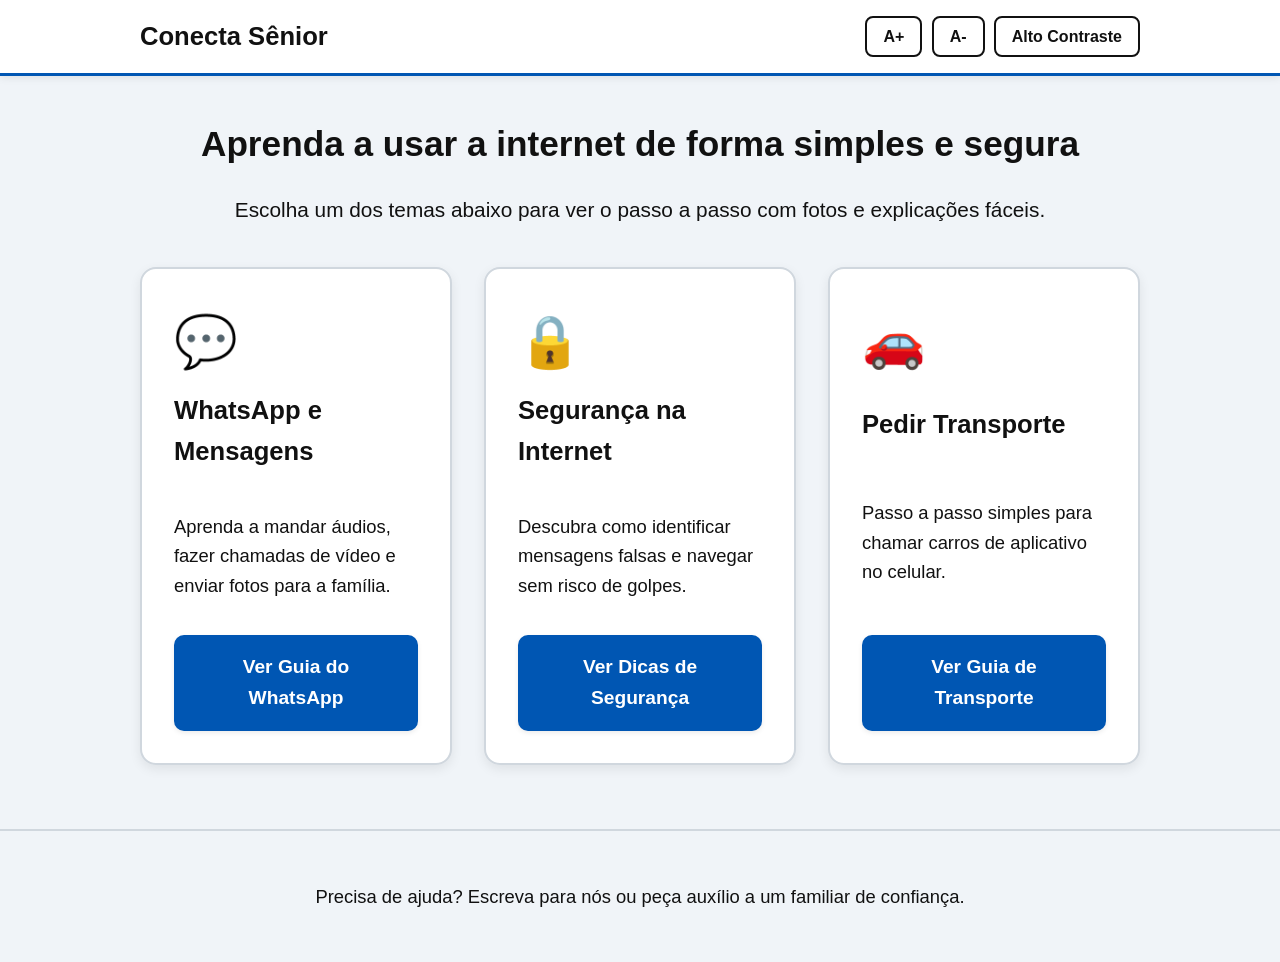
==== commit c428c6ca: "t" ====
--- a/index.html
+++ b/index.html
@@ -26,21 +26,21 @@
         </section>
 
         <section class="grid-categorias">
-            <article class="card-categoria">
+            <article class="card-categoria card-whatsapp">
                 <div class="icone">💬</div>
                 <h2>WhatsApp e Mensagens</h2>
                 <p>Aprenda a mandar áudios, fazer chamadas de vídeo e enviar fotos para a família.</p>
                 <a href="tutorial-whatsapp.html" class="btn-acessar">Ver Guia do WhatsApp</a>
             </article>
 
-            <article class="card-categoria">
+            <article class="card-categoria card-seguranca">
                 <div class="icone">🔒</div>
                 <h2>Segurança na Internet</h2>
                 <p>Descubra como identificar mensagens falsas e navegar sem risco de golpes.</p>
                 <a href="tutorial-seguranca.html" class="btn-acessar">Ver Dicas de Segurança</a>
             </article>
 
-            <article class="card-categoria">
+            <article class="card-categoria card-transporte">
                 <div class="icone">🚗</div>
                 <h2>Pedir Transporte</h2>
                 <p>Passo a passo simples para chamar carros de aplicativo no celular.</p>
--- a/style.css
+++ b/style.css
@@ -1,15 +1,19 @@
-/* Configurações Globais para Acessibilidade */
 :root {
-    --cor-fundo: #F4F6F8;
+    --cor-fundo: #F0F4F8;
     --cor-card: #FFFFFF;
     --cor-texto: #111111;
     --cor-primaria: #0056B3;
     --cor-primaria-hover: #003D82;
-    --cor-borda: #CCCCCC;
+    --cor-borda: #D0D7DE;
+    --cor-sombra: rgba(0, 0, 0, 0.08);
+}
+
+html {
+    font-size: 100%;
 }
 
 body {
-    font-family: Arial, Helvetica, sans-serif;
+    font-family: 'Segoe UI', Arial, sans-serif;
     background-color: var(--cor-fundo);
     color: var(--cor-texto);
     margin: 0;
@@ -20,23 +24,41 @@
 /* Modo Alto Contraste */
 body.alto-contraste {
     --cor-fundo: #000000;
-    --cor-card: #1A1A1A;
+    --cor-card: #111111;
     --cor-texto: #FFFFFF;
     --cor-primaria: #FFFF00;
     --cor-primaria-hover: #FFD700;
     --cor-borda: #FFFFFF;
-}
-
-body.alto-contraste .btn-acessar {
+    --cor-sombra: transparent;
+}
+
+body.alto-contraste .btn-acessar,
+body.alto-contraste .btn-voltar,
+body.alto-contraste .numero-passo {
     color: #000000;
-    font-weight: bold;
-}
-
-/* Header e Acessibilidade */
+    background-color: #FFFF00;
+    font-weight: bold;
+}
+
+body.alto-contraste .controles-acessibilidade button {
+    background-color: #000000;
+    color: #FFFF00;
+    border-color: #FFFF00;
+}
+
+body.alto-contraste .card-categoria {
+    background-image: none !important;
+}
+
+/* Cabeçalho Fixado */
 .barra-acessibilidade {
     background-color: var(--cor-card);
-    border-bottom: 2px solid var(--cor-borda);
-    padding: 15px 20px;
+    border-bottom: 3px solid var(--cor-primaria);
+    padding: 1rem 1.5rem;
+    position: sticky;
+    top: 0;
+    z-index: 100;
+    box-shadow: 0 2px 8px var(--cor-sombra);
 }
 
 .container-header {
@@ -46,101 +68,169 @@
     justify-content: space-between;
     align-items: center;
     flex-wrap: wrap;
-    gap: 15px;
+    gap: 1rem;
 }
 
 .logo {
-    font-size: 1.5rem;
-    font-weight: bold;
+    font-size: 1.6rem;
+    font-weight: 800;
+    color: var(--cor-texto);
+    text-decoration: none;
 }
 
 .controles-acessibilidade button {
     font-size: 1rem;
-    padding: 10px 15px;
-    margin-left: 5px;
+    padding: 0.6rem 1rem;
+    margin-left: 0.3rem;
     cursor: pointer;
     border: 2px solid var(--cor-texto);
     background: var(--cor-card);
     color: var(--cor-texto);
-    border-radius: 6px;
+    border-radius: 8px;
     font-weight: bold;
 }
 
 /* Conteúdo Principal */
 .container-principal {
     max-width: 1000px;
-    margin: 30px auto;
-    padding: 0 20px;
+    margin: 2.5rem auto;
+    padding: 0 1.25rem;
 }
 
 .boas-vindas {
     text-align: center;
-    margin-bottom: 40px;
+    margin-bottom: 2.5rem;
 }
 
 .boas-vindas h1 {
-    font-size: 2rem;
-    margin-bottom: 10px;
+    font-size: 2.2rem;
+    margin-bottom: 0.5rem;
 }
 
 .boas-vindas p {
-    font-size: 1.25rem;
-}
-
-/* Cards de Categorias */
+    font-size: 1.3rem;
+}
+
+/* Layout em Grid para os Cards */
 .grid-categorias {
     display: grid;
-    grid-template-columns: repeat(auto-fit, minmax(280px, 1fr));
-    gap: 25px;
+    grid-template-columns: repeat(auto-fit, minmax(290px, 1fr));
+    gap: 2rem;
 }
 
 .card-categoria {
     background-color: var(--cor-card);
     border: 2px solid var(--cor-borda);
-    border-radius: 12px;
-    padding: 25px;
+    border-radius: 16px;
+    padding: 2rem;
     display: flex;
     flex-direction: column;
     justify-content: space-between;
+    box-shadow: 0 4px 12px var(--cor-sombra);
+    background-size: cover;
+    background-position: center;
+    position: relative;
+    overflow: hidden;
+}
+
+/* Imagens de fundo suave com sobreposição legível */
+.card-whatsapp {
+    background-image: linear-gradient(rgba(255, 255, 255, 0.92), rgba(255, 255, 255, 0.92)), 
+                      url('https://images.unsplash.com/photo-1516321318423-f06f85e504b3?w=600&q=80');
+}
+
+.card-seguranca {
+    background-image: linear-gradient(rgba(255, 255, 255, 0.92), rgba(255, 255, 255, 0.92)), 
+                      url('https://images.unsplash.com/photo-1563986768609-322da13575f3?w=600&q=80');
+}
+
+.card-transporte {
+    background-image: linear-gradient(rgba(255, 255, 255, 0.92), rgba(255, 255, 255, 0.92)), 
+                      url('https://images.unsplash.com/photo-1449965408869-eaa3f722e40d?w=600&q=80');
+}
+
+.card-categoria h2 {
+    font-size: 1.6rem;
+    margin-top: 0.5rem;
+}
+
+.card-categoria p {
+    font-size: 1.15rem;
 }
 
 .icone {
-    font-size: 3rem;
-    margin-bottom: 10px;
-}
-
-.card-categoria h2 {
-    font-size: 1.5rem;
-    margin-top: 0;
-}
-
-.card-categoria p {
-    font-size: 1.1rem;
-    flex-grow: 1;
-}
-
-.btn-acessar {
+    font-size: 3.2rem;
+}
+
+/* Botões Principais */
+.btn-acessar, .btn-voltar {
     display: inline-block;
     background-color: var(--cor-primaria);
     color: #FFFFFF;
     text-decoration: none;
-    padding: 15px;
+    padding: 1.1rem 1.4rem;
     text-align: center;
-    font-size: 1.1rem;
-    font-weight: bold;
-    border-radius: 8px;
-    margin-top: 15px;
-}
-
-.btn-acessar:hover {
+    font-size: 1.2rem;
+    font-weight: bold;
+    border-radius: 10px;
+    margin-top: 1rem;
+    box-shadow: 0 2px 5px var(--cor-sombra);
+}
+
+.btn-acessar:hover, .btn-voltar:hover {
     background-color: var(--cor-primaria-hover);
 }
 
-/* Rodapé */
+.btn-voltar {
+    margin-bottom: 1.5rem;
+}
+
+/* Estrutura dos Cards de Passo a Passo */
+.lista-passos {
+    display: flex;
+    flex-direction: column;
+    gap: 1.5rem;
+}
+
+.passo-card {
+    background-color: var(--cor-card);
+    border: 2px solid var(--cor-borda);
+    border-radius: 16px;
+    padding: 1.5rem;
+    display: flex;
+    align-items: center;
+    gap: 1.5rem;
+    box-shadow: 0 4px 10px var(--cor-sombra);
+}
+
+.passo-card h2 {
+    font-size: 1.4rem;
+    margin: 0 0 0.5rem 0;
+}
+
+.passo-card p {
+    font-size: 1.15rem;
+    margin: 0;
+}
+
+.numero-passo {
+    background-color: var(--cor-primaria);
+    color: #FFFFFF;
+    font-size: 2rem;
+    font-weight: bold;
+    width: 3.5rem;
+    height: 3.5rem;
+    border-radius: 50%;
+    display: flex;
+    align-items: center;
+    justify-content: center;
+    flex-shrink: 0;
+}
+
 footer {
     text-align: center;
-    padding: 20px;
-    margin-top: 50px;
+    padding: 2rem 1rem;
+    margin-top: 4rem;
     border-top: 2px solid var(--cor-borda);
-    font-size: 1.1rem;
+    font-size: 1.15rem;
 }
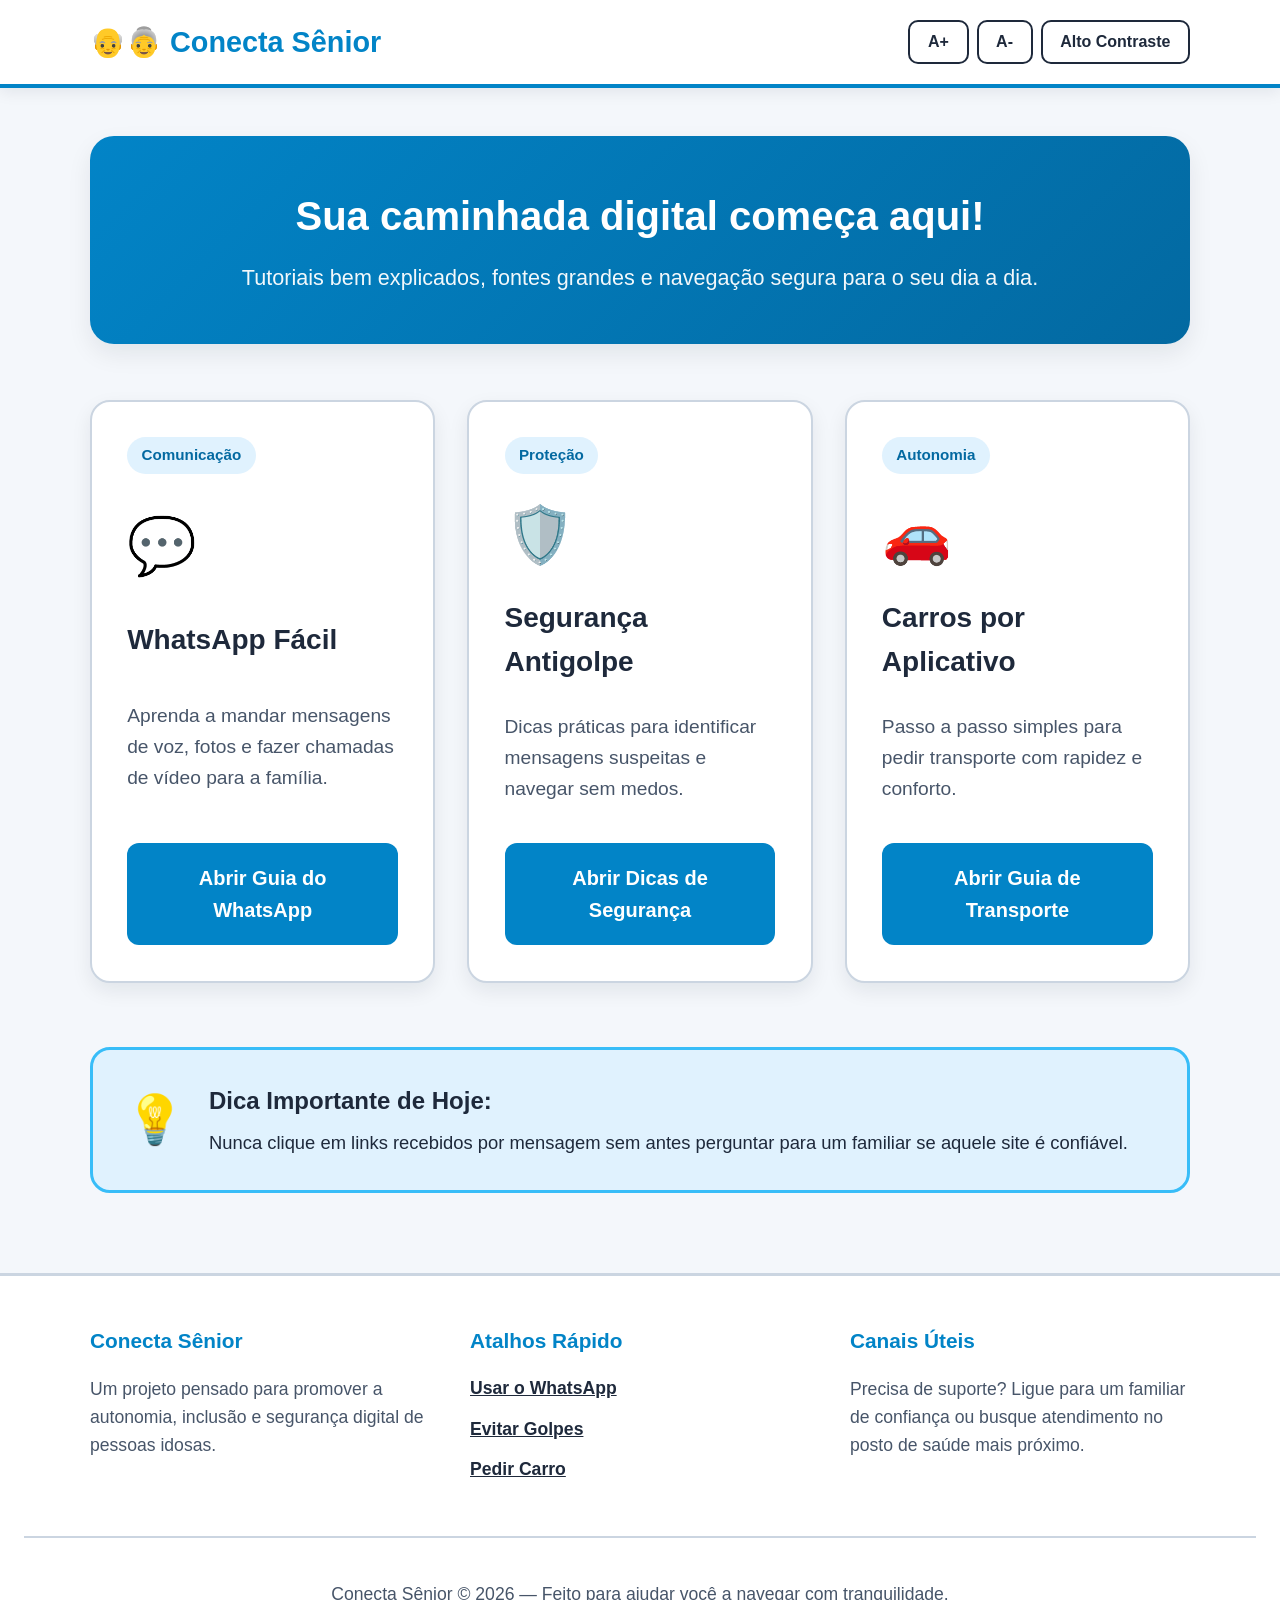
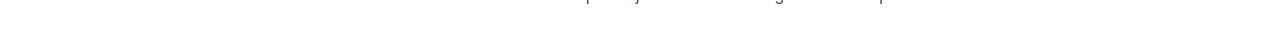
==== commit 87cc6c62: "i" ====
--- a/index.html
+++ b/index.html
@@ -10,7 +10,9 @@
 
     <header class="barra-acessibilidade">
         <div class="container-header">
-            <a href="index.html" class="logo">Conecta Sênior</a>
+            <a href="index.html" class="logo">
+                <span>👴👵</span> Conecta Sênior
+            </a>
             <div class="controles-acessibilidade">
                 <button id="btn-aumentar" aria-label="Aumentar tamanho do texto">A+</button>
                 <button id="btn-diminuir" aria-label="Diminuir tamanho do texto">A-</button>
@@ -21,36 +23,72 @@
 
     <main class="container-principal">
         <section class="boas-vindas">
-            <h1>Aprenda a usar a internet de forma simples e segura</h1>
-            <p>Escolha um dos temas abaixo para ver o passo a passo com fotos e explicações fáceis.</p>
+            <h1>Sua caminhada digital começa aqui!</h1>
+            <p>Tutoriais bem explicados, fontes grandes e navegação segura para o seu dia a dia.</p>
         </section>
 
         <section class="grid-categorias">
-            <article class="card-categoria card-whatsapp">
+            <article class="card-categoria">
+                <span class="tag-categoria">Comunicação</span>
                 <div class="icone">💬</div>
-                <h2>WhatsApp e Mensagens</h2>
-                <p>Aprenda a mandar áudios, fazer chamadas de vídeo e enviar fotos para a família.</p>
-                <a href="tutorial-whatsapp.html" class="btn-acessar">Ver Guia do WhatsApp</a>
+                <h2>WhatsApp Fácil</h2>
+                <p>Aprenda a mandar mensagens de voz, fotos e fazer chamadas de vídeo para a família.</p>
+                <a href="tutorial-whatsapp.html" class="btn-acessar">Abrir Guia do WhatsApp</a>
             </article>
 
-            <article class="card-categoria card-seguranca">
-                <div class="icone">🔒</div>
-                <h2>Segurança na Internet</h2>
-                <p>Descubra como identificar mensagens falsas e navegar sem risco de golpes.</p>
-                <a href="tutorial-seguranca.html" class="btn-acessar">Ver Dicas de Segurança</a>
+            <article class="card-categoria">
+                <span class="tag-categoria">Proteção</span>
+                <div class="icone">🛡️</div>
+                <h2>Segurança Antigolpe</h2>
+                <p>Dicas práticas para identificar mensagens suspeitas e navegar sem medos.</p>
+                <a href="tutorial-seguranca.html" class="btn-acessar">Abrir Dicas de Segurança</a>
             </article>
 
-            <article class="card-categoria card-transporte">
+            <article class="card-categoria">
+                <span class="tag-categoria">Autonomia</span>
                 <div class="icone">🚗</div>
-                <h2>Pedir Transporte</h2>
-                <p>Passo a passo simples para chamar carros de aplicativo no celular.</p>
-                <a href="tutorial-transporte.html" class="btn-acessar">Ver Guia de Transporte</a>
+                <h2>Carros por Aplicativo</h2>
+                <p>Passo a passo simples para pedir transporte com rapidez e conforto.</p>
+                <a href="tutorial-transporte.html" class="btn-acessar">Abrir Guia de Transporte</a>
             </article>
         </section>
+
+        <!-- Elemento Exclusivo: Card de Dica Rápida -->
+        <aside class="secao-recurso">
+            <div class="icone-recurso">💡</div>
+            <div>
+                <h3>Dica Importante de Hoje:</h3>
+                <p>Nunca clique em links recebidos por mensagem sem antes perguntar para um familiar se aquele site é confiável.</p>
+            </div>
+        </aside>
     </main>
 
-    <footer>
-        <p>Precisa de ajuda? Escreva para nós ou peça auxílio a um familiar de confiança.</p>
+    <!-- Rodapé Completo e Estruturado -->
+    <footer class="rodape-principal">
+        <div class="container-rodape">
+            <div class="coluna-rodape">
+                <h4>Conecta Sênior</h4>
+                <p>Um projeto pensado para promover a autonomia, inclusão e segurança digital de pessoas idosas.</p>
+            </div>
+
+            <div class="coluna-rodape">
+                <h4>Atalhos Rápido</h4>
+                <ul>
+                    <li><a href="tutorial-whatsapp.html">Usar o WhatsApp</a></li>
+                    <li><a href="tutorial-seguranca.html">Evitar Golpes</a></li>
+                    <li><a href="tutorial-transporte.html">Pedir Carro</a></li>
+                </ul>
+            </div>
+
+            <div class="coluna-rodape">
+                <h4>Canais Úteis</h4>
+                <p>Precisa de suporte? Ligue para um familiar de confiança ou busque atendimento no posto de saúde mais próximo.</p>
+            </div>
+        </div>
+
+        <div class="rodape-creditos">
+            <p>Conecta Sênior © 2026 — Feito para ajudar você a navegar com tranquilidade.</p>
+        </div>
     </footer>
 
     <script src="script.js"></script>
--- a/style.css
+++ b/style.css
@@ -1,11 +1,13 @@
 :root {
-    --cor-fundo: #F0F4F8;
+    --cor-fundo: #F4F7FB;
     --cor-card: #FFFFFF;
-    --cor-texto: #111111;
-    --cor-primaria: #0056B3;
-    --cor-primaria-hover: #003D82;
-    --cor-borda: #D0D7DE;
-    --cor-sombra: rgba(0, 0, 0, 0.08);
+    --cor-texto: #1E293B;
+    --cor-texto-suave: #475569;
+    --cor-primaria: #0284C7;
+    --cor-primaria-hover: #0369A1;
+    --cor-destaque: #38BDF8;
+    --cor-borda: #CBD5E1;
+    --cor-sombra: rgba(15, 23, 42, 0.08);
 }
 
 html {
@@ -13,7 +15,7 @@
 }
 
 body {
-    font-family: 'Segoe UI', Arial, sans-serif;
+    font-family: 'Segoe UI', Tahoma, Geneva, Verdana, sans-serif;
     background-color: var(--cor-fundo);
     color: var(--cor-texto);
     margin: 0;
@@ -21,48 +23,48 @@
     line-height: 1.6;
 }
 
-/* Modo Alto Contraste */
+/* Modo Alto Contraste Extremo */
 body.alto-contraste {
     --cor-fundo: #000000;
-    --cor-card: #111111;
+    --cor-card: #121212;
     --cor-texto: #FFFFFF;
-    --cor-primaria: #FFFF00;
-    --cor-primaria-hover: #FFD700;
+    --cor-texto-suave: #E2E8F0;
+    --cor-primaria: #FFE600;
+    --cor-primaria-hover: #FFC700;
+    --cor-destaque: #FFE600;
     --cor-borda: #FFFFFF;
     --cor-sombra: transparent;
 }
 
 body.alto-contraste .btn-acessar,
 body.alto-contraste .btn-voltar,
-body.alto-contraste .numero-passo {
-    color: #000000;
-    background-color: #FFFF00;
-    font-weight: bold;
-}
-
-body.alto-contraste .controles-acessibilidade button {
-    background-color: #000000;
-    color: #FFFF00;
-    border-color: #FFFF00;
-}
-
-body.alto-contraste .card-categoria {
+body.alto-contraste .numero-passo,
+body.alto-contraste .tag-categoria {
+    color: #000000 !important;
+    background-color: #FFE600 !important;
+    font-weight: bold;
+}
+
+body.alto-contraste .card-categoria,
+body.alto-contraste .secao-recurso,
+body.alto-contraste .rodape-principal {
     background-image: none !important;
-}
-
-/* Cabeçalho Fixado */
+    border-color: #FFFFFF !important;
+}
+
+/* Cabeçalho */
 .barra-acessibilidade {
     background-color: var(--cor-card);
-    border-bottom: 3px solid var(--cor-primaria);
-    padding: 1rem 1.5rem;
+    border-bottom: 4px solid var(--cor-primaria);
+    padding: 1.2rem 1.5rem;
     position: sticky;
     top: 0;
     z-index: 100;
-    box-shadow: 0 2px 8px var(--cor-sombra);
+    box-shadow: 0 4px 15px var(--cor-sombra);
 }
 
 .container-header {
-    max-width: 1000px;
+    max-width: 1100px;
     margin: 0 auto;
     display: flex;
     justify-content: space-between;
@@ -72,165 +74,211 @@
 }
 
 .logo {
-    font-size: 1.6rem;
+    font-size: 1.8rem;
     font-weight: 800;
-    color: var(--cor-texto);
+    color: var(--cor-primaria);
     text-decoration: none;
+    display: flex;
+    align-items: center;
+    gap: 0.5rem;
+}
+
+.controles-acessibilidade {
+    display: flex;
+    gap: 0.5rem;
 }
 
 .controles-acessibilidade button {
     font-size: 1rem;
-    padding: 0.6rem 1rem;
-    margin-left: 0.3rem;
+    padding: 0.7rem 1.1rem;
     cursor: pointer;
     border: 2px solid var(--cor-texto);
     background: var(--cor-card);
     color: var(--cor-texto);
-    border-radius: 8px;
-    font-weight: bold;
+    border-radius: 10px;
+    font-weight: bold;
+    transition: transform 0.2s, background-color 0.2s;
+}
+
+.controles-acessibilidade button:hover {
+    transform: translateY(-2px);
 }
 
 /* Conteúdo Principal */
 .container-principal {
-    max-width: 1000px;
-    margin: 2.5rem auto;
-    padding: 0 1.25rem;
+    max-width: 1100px;
+    margin: 3rem auto;
+    padding: 0 1.5rem;
 }
 
 .boas-vindas {
     text-align: center;
-    margin-bottom: 2.5rem;
+    margin-bottom: 3.5rem;
+    background: linear-gradient(135deg, #0284C7, #0369A1);
+    color: #FFFFFF;
+    padding: 3rem 2rem;
+    border-radius: 24px;
+    box-shadow: 0 10px 25px var(--cor-sombra);
 }
 
 .boas-vindas h1 {
-    font-size: 2.2rem;
-    margin-bottom: 0.5rem;
+    font-size: 2.5rem;
+    margin-top: 0;
+    margin-bottom: 0.8rem;
 }
 
 .boas-vindas p {
-    font-size: 1.3rem;
-}
-
-/* Layout em Grid para os Cards */
+    font-size: 1.35rem;
+    margin: 0;
+    opacity: 0.95;
+}
+
+/* Grid e Cards Principais */
 .grid-categorias {
     display: grid;
-    grid-template-columns: repeat(auto-fit, minmax(290px, 1fr));
+    grid-template-columns: repeat(auto-fit, minmax(320px, 1fr));
     gap: 2rem;
 }
 
 .card-categoria {
     background-color: var(--cor-card);
     border: 2px solid var(--cor-borda);
-    border-radius: 16px;
-    padding: 2rem;
+    border-radius: 20px;
+    padding: 2.2rem;
     display: flex;
     flex-direction: column;
     justify-content: space-between;
-    box-shadow: 0 4px 12px var(--cor-sombra);
-    background-size: cover;
-    background-position: center;
+    box-shadow: 0 8px 20px var(--cor-sombra);
+    transition: transform 0.3s ease, box-shadow 0.3s ease;
     position: relative;
-    overflow: hidden;
-}
-
-/* Imagens de fundo suave com sobreposição legível */
-.card-whatsapp {
-    background-image: linear-gradient(rgba(255, 255, 255, 0.92), rgba(255, 255, 255, 0.92)), 
-                      url('https://images.unsplash.com/photo-1516321318423-f06f85e504b3?w=600&q=80');
-}
-
-.card-seguranca {
-    background-image: linear-gradient(rgba(255, 255, 255, 0.92), rgba(255, 255, 255, 0.92)), 
-                      url('https://images.unsplash.com/photo-1563986768609-322da13575f3?w=600&q=80');
-}
-
-.card-transporte {
-    background-image: linear-gradient(rgba(255, 255, 255, 0.92), rgba(255, 255, 255, 0.92)), 
-                      url('https://images.unsplash.com/photo-1449965408869-eaa3f722e40d?w=600&q=80');
+}
+
+.card-categoria:hover {
+    transform: translateY(-6px);
+    box-shadow: 0 12px 28px rgba(2, 132, 199, 0.18);
+    border-color: var(--cor-primaria);
+}
+
+.tag-categoria {
+    align-self: flex-start;
+    background-color: #E0F2FE;
+    color: #0369A1;
+    font-size: 0.95rem;
+    font-weight: bold;
+    padding: 0.4rem 0.9rem;
+    border-radius: 20px;
+    margin-bottom: 1rem;
 }
 
 .card-categoria h2 {
-    font-size: 1.6rem;
-    margin-top: 0.5rem;
+    font-size: 1.75rem;
+    margin: 0.5rem 0;
 }
 
 .card-categoria p {
-    font-size: 1.15rem;
+    font-size: 1.2rem;
+    color: var(--cor-texto-suave);
 }
 
 .icone {
-    font-size: 3.2rem;
-}
-
-/* Botões Principais */
+    font-size: 3.5rem;
+    margin-bottom: 0.5rem;
+}
+
 .btn-acessar, .btn-voltar {
     display: inline-block;
     background-color: var(--cor-primaria);
     color: #FFFFFF;
     text-decoration: none;
-    padding: 1.1rem 1.4rem;
+    padding: 1.2rem 1.5rem;
     text-align: center;
-    font-size: 1.2rem;
-    font-weight: bold;
-    border-radius: 10px;
-    margin-top: 1rem;
-    box-shadow: 0 2px 5px var(--cor-sombra);
+    font-size: 1.25rem;
+    font-weight: bold;
+    border-radius: 12px;
+    margin-top: 1.2rem;
+    transition: background-color 0.2s, transform 0.2s;
 }
 
 .btn-acessar:hover, .btn-voltar:hover {
     background-color: var(--cor-primaria-hover);
-}
-
-.btn-voltar {
-    margin-bottom: 1.5rem;
-}
-
-/* Estrutura dos Cards de Passo a Passo */
-.lista-passos {
-    display: flex;
-    flex-direction: column;
-    gap: 1.5rem;
-}
-
-.passo-card {
-    background-color: var(--cor-card);
-    border: 2px solid var(--cor-borda);
-    border-radius: 16px;
-    padding: 1.5rem;
+    transform: scale(1.02);
+}
+
+/* Seção Exclusiva: Dica do Dia */
+.secao-recurso {
+    margin-top: 4rem;
+    background-color: #E0F2FE;
+    border: 3px solid var(--cor-destaque);
+    border-radius: 20px;
+    padding: 2rem;
     display: flex;
     align-items: center;
     gap: 1.5rem;
-    box-shadow: 0 4px 10px var(--cor-sombra);
-}
-
-.passo-card h2 {
-    font-size: 1.4rem;
+}
+
+.icone-recurso {
+    font-size: 3rem;
+}
+
+.secao-recurso h3 {
     margin: 0 0 0.5rem 0;
-}
-
-.passo-card p {
+    font-size: 1.5rem;
+}
+
+.secao-recurso p {
+    margin: 0;
     font-size: 1.15rem;
-    margin: 0;
-}
-
-.numero-passo {
-    background-color: var(--cor-primaria);
-    color: #FFFFFF;
-    font-size: 2rem;
-    font-weight: bold;
-    width: 3.5rem;
-    height: 3.5rem;
-    border-radius: 50%;
-    display: flex;
-    align-items: center;
-    justify-content: center;
-    flex-shrink: 0;
-}
-
-footer {
+}
+
+/* Rodapé Avançado com Módulos */
+.rodape-principal {
+    background-color: var(--cor-card);
+    border-top: 3px solid var(--cor-borda);
+    margin-top: 5rem;
+    padding: 3rem 1.5rem 1.5rem 1.5rem;
+}
+
+.container-rodape {
+    max-width: 1100px;
+    margin: 0 auto;
+    display: grid;
+    grid-template-columns: repeat(auto-fit, minmax(250px, 1fr));
+    gap: 2.5rem;
+    margin-bottom: 2.5rem;
+}
+
+.coluna-rodape h4 {
+    font-size: 1.3rem;
+    margin-top: 0;
+    margin-bottom: 1rem;
+    color: var(--cor-primaria);
+}
+
+.coluna-rodape p, .coluna-rodape li {
+    font-size: 1.1rem;
+    color: var(--cor-texto-suave);
+}
+
+.coluna-rodape ul {
+    list-style: none;
+    padding: 0;
+    margin: 0;
+}
+
+.coluna-rodape li {
+    margin-bottom: 0.8rem;
+}
+
+.coluna-rodape a {
+    color: var(--cor-texto);
+    text-decoration: underline;
+    font-weight: bold;
+}
+
+.rodape-creditos {
     text-align: center;
-    padding: 2rem 1rem;
-    margin-top: 4rem;
     border-top: 2px solid var(--cor-borda);
-    font-size: 1.15rem;
+    padding-top: 1.5rem;
+    font-size: 1.1rem;
+    color: var(--cor-texto-suave);
 }
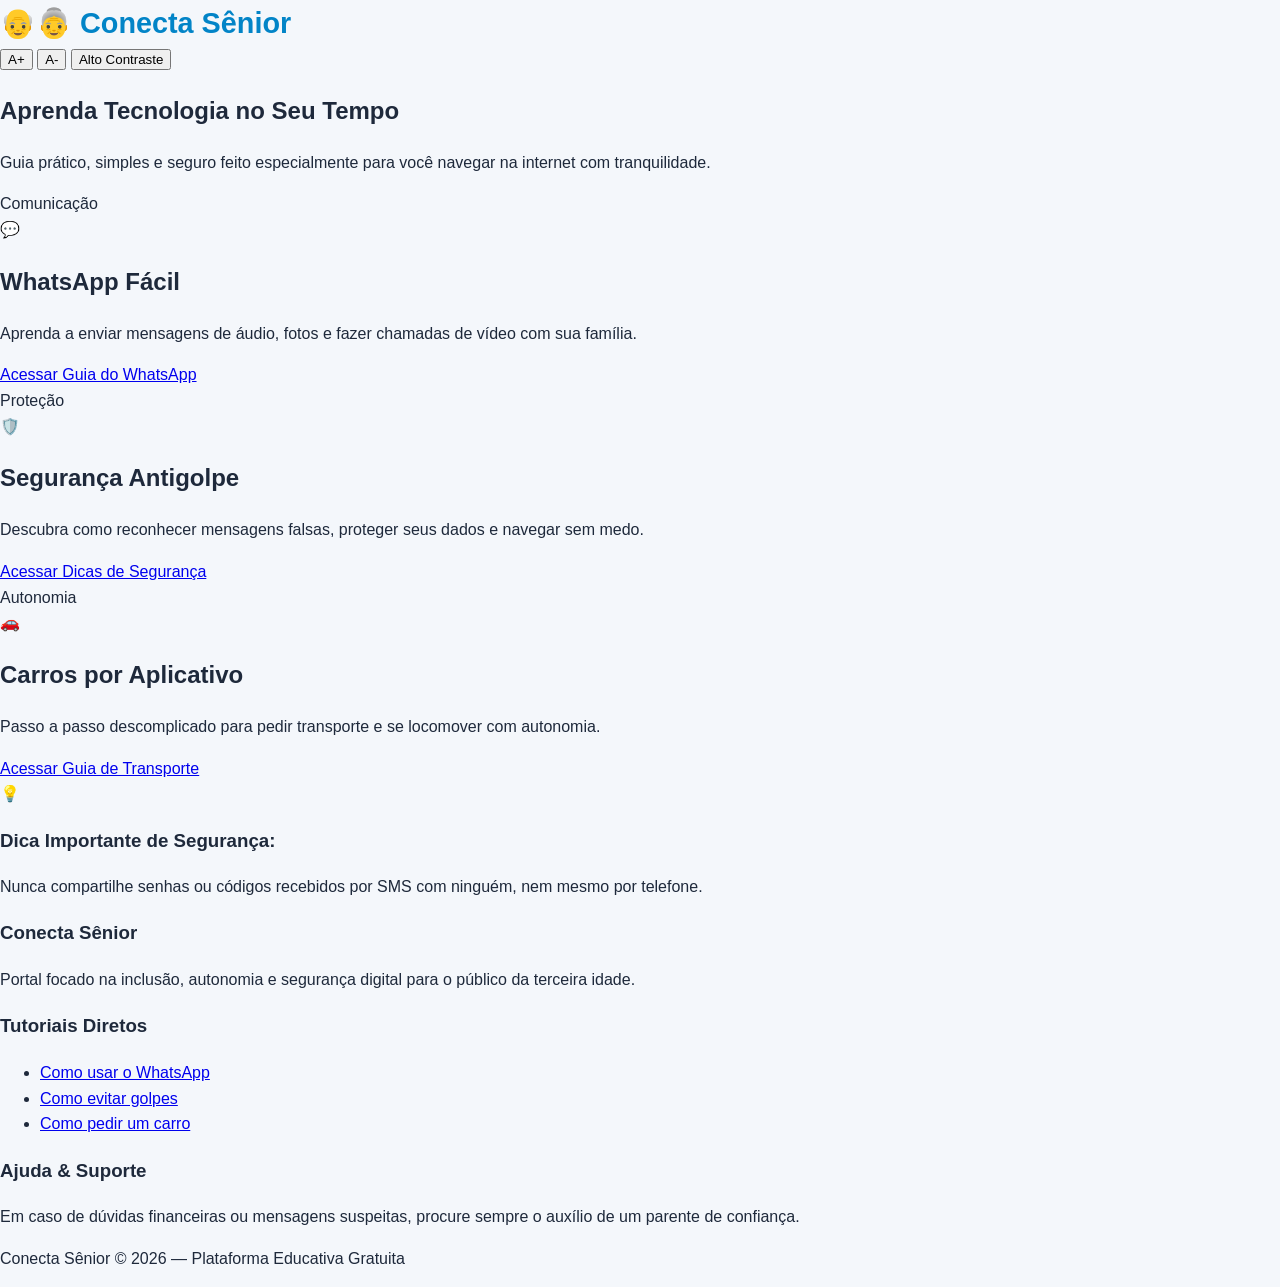
==== commit 0815cf61: "a" ====
--- a/index.html
+++ b/index.html
@@ -3,94 +3,87 @@
 <head>
     <meta charset="UTF-8">
     <meta name="viewport" content="width=device-width, initial-scale=1.0">
-    <title>Conecta Sênior - Guia Digital Fácil</title>
-    <link rel="stylesheet" href="style.css">
+    <title>Conecta Sênior - Inclusão Digital</title>
+    <link rel="stylesheet" href="./style.css">
 </head>
 <body>
 
-    <header class="barra-acessibilidade">
-        <div class="container-header">
-            <a href="index.html" class="logo">
-                <span>👴👵</span> Conecta Sênior
-            </a>
-            <div class="controles-acessibilidade">
-                <button id="btn-aumentar" aria-label="Aumentar tamanho do texto">A+</button>
-                <button id="btn-diminuir" aria-label="Diminuir tamanho do texto">A-</button>
-                <button id="btn-contraste" aria-label="Mudar para alto contraste">Alto Contraste</button>
+    <header class="header">
+        <div class="header-container">
+            <div class="logo">👴👵 Conecta Sênior</div>
+            <div class="acessibilidade-botoes">
+                <button id="btn-aumentar" title="Aumentar Fonte">A+</button>
+                <button id="btn-diminuir" title="Diminuir Fonte">A-</button>
+                <button id="btn-contraste" title="Alto Contraste">Alto Contraste</button>
             </div>
         </div>
     </header>
 
-    <main class="container-principal">
-        <section class="boas-vindas">
-            <h1>Sua caminhada digital começa aqui!</h1>
-            <p>Tutoriais bem explicados, fontes grandes e navegação segura para o seu dia a dia.</p>
+    <main class="main-container">
+        <section class="banner-principal">
+            <h1>Aprenda Tecnologia no Seu Tempo</h1>
+            <p>Guia prático, simples e seguro feito especialmente para você navegar na internet com tranquilidade.</p>
         </section>
 
-        <section class="grid-categorias">
-            <article class="card-categoria">
-                <span class="tag-categoria">Comunicação</span>
-                <div class="icone">💬</div>
+        <section class="grid-cards">
+            <article class="card">
+                <div class="card-badge">Comunicação</div>
+                <div class="card-icone">💬</div>
                 <h2>WhatsApp Fácil</h2>
-                <p>Aprenda a mandar mensagens de voz, fotos e fazer chamadas de vídeo para a família.</p>
-                <a href="tutorial-whatsapp.html" class="btn-acessar">Abrir Guia do WhatsApp</a>
+                <p>Aprenda a enviar mensagens de áudio, fotos e fazer chamadas de vídeo com sua família.</p>
+                <a href="./tutorial-whatsapp.html" class="btn-card">Acessar Guia do WhatsApp</a>
             </article>
 
-            <article class="card-categoria">
-                <span class="tag-categoria">Proteção</span>
-                <div class="icone">🛡️</div>
+            <article class="card">
+                <div class="card-badge badge-seguranca">Proteção</div>
+                <div class="card-icone">🛡️</div>
                 <h2>Segurança Antigolpe</h2>
-                <p>Dicas práticas para identificar mensagens suspeitas e navegar sem medos.</p>
-                <a href="tutorial-seguranca.html" class="btn-acessar">Abrir Dicas de Segurança</a>
+                <p>Descubra como reconhecer mensagens falsas, proteger seus dados e navegar sem medo.</p>
+                <a href="./tutorial-seguranca.html" class="btn-card">Acessar Dicas de Segurança</a>
             </article>
 
-            <article class="card-categoria">
-                <span class="tag-categoria">Autonomia</span>
-                <div class="icone">🚗</div>
+            <article class="card">
+                <div class="card-badge badge-transporte">Autonomia</div>
+                <div class="card-icone">🚗</div>
                 <h2>Carros por Aplicativo</h2>
-                <p>Passo a passo simples para pedir transporte com rapidez e conforto.</p>
-                <a href="tutorial-transporte.html" class="btn-acessar">Abrir Guia de Transporte</a>
+                <p>Passo a passo descomplicado para pedir transporte e se locomover com autonomia.</p>
+                <a href="./tutorial-transporte.html" class="btn-card">Acessar Guia de Transporte</a>
             </article>
         </section>
 
-        <!-- Elemento Exclusivo: Card de Dica Rápida -->
-        <aside class="secao-recurso">
-            <div class="icone-recurso">💡</div>
+        <aside class="caixa-dica">
+            <span class="dica-icone">💡</span>
             <div>
-                <h3>Dica Importante de Hoje:</h3>
-                <p>Nunca clique em links recebidos por mensagem sem antes perguntar para um familiar se aquele site é confiável.</p>
+                <h3>Dica Importante de Segurança:</h3>
+                <p>Nunca compartilhe senhas ou códigos recebidos por SMS com ninguém, nem mesmo por telefone.</p>
             </div>
         </aside>
     </main>
 
-    <!-- Rodapé Completo e Estruturado -->
-    <footer class="rodape-principal">
-        <div class="container-rodape">
-            <div class="coluna-rodape">
-                <h4>Conecta Sênior</h4>
-                <p>Um projeto pensado para promover a autonomia, inclusão e segurança digital de pessoas idosas.</p>
+    <footer class="footer">
+        <div class="footer-container">
+            <div class="footer-coluna">
+                <h3>Conecta Sênior</h3>
+                <p>Portal focado na inclusão, autonomia e segurança digital para o público da terceira idade.</p>
             </div>
-
-            <div class="coluna-rodape">
-                <h4>Atalhos Rápido</h4>
+            <div class="footer-coluna">
+                <h3>Tutoriais Diretos</h3>
                 <ul>
-                    <li><a href="tutorial-whatsapp.html">Usar o WhatsApp</a></li>
-                    <li><a href="tutorial-seguranca.html">Evitar Golpes</a></li>
-                    <li><a href="tutorial-transporte.html">Pedir Carro</a></li>
+                    <li><a href="./tutorial-whatsapp.html">Como usar o WhatsApp</a></li>
+                    <li><a href="./tutorial-seguranca.html">Como evitar golpes</a></li>
+                    <li><a href="./tutorial-transporte.html">Como pedir um carro</a></li>
                 </ul>
             </div>
-
-            <div class="coluna-rodape">
-                <h4>Canais Úteis</h4>
-                <p>Precisa de suporte? Ligue para um familiar de confiança ou busque atendimento no posto de saúde mais próximo.</p>
+            <div class="footer-coluna">
+                <h3>Ajuda & Suporte</h3>
+                <p>Em caso de dúvidas financeiras ou mensagens suspeitas, procure sempre o auxílio de um parente de confiança.</p>
             </div>
         </div>
-
-        <div class="rodape-creditos">
-            <p>Conecta Sênior © 2026 — Feito para ajudar você a navegar com tranquilidade.</p>
+        <div class="footer-bottom">
+            <p>Conecta Sênior © 2026 — Plataforma Educativa Gratuita</p>
         </div>
     </footer>
 
-    <script src="script.js"></script>
+    <script src="./script.js"></script>
 </body>
 </html>
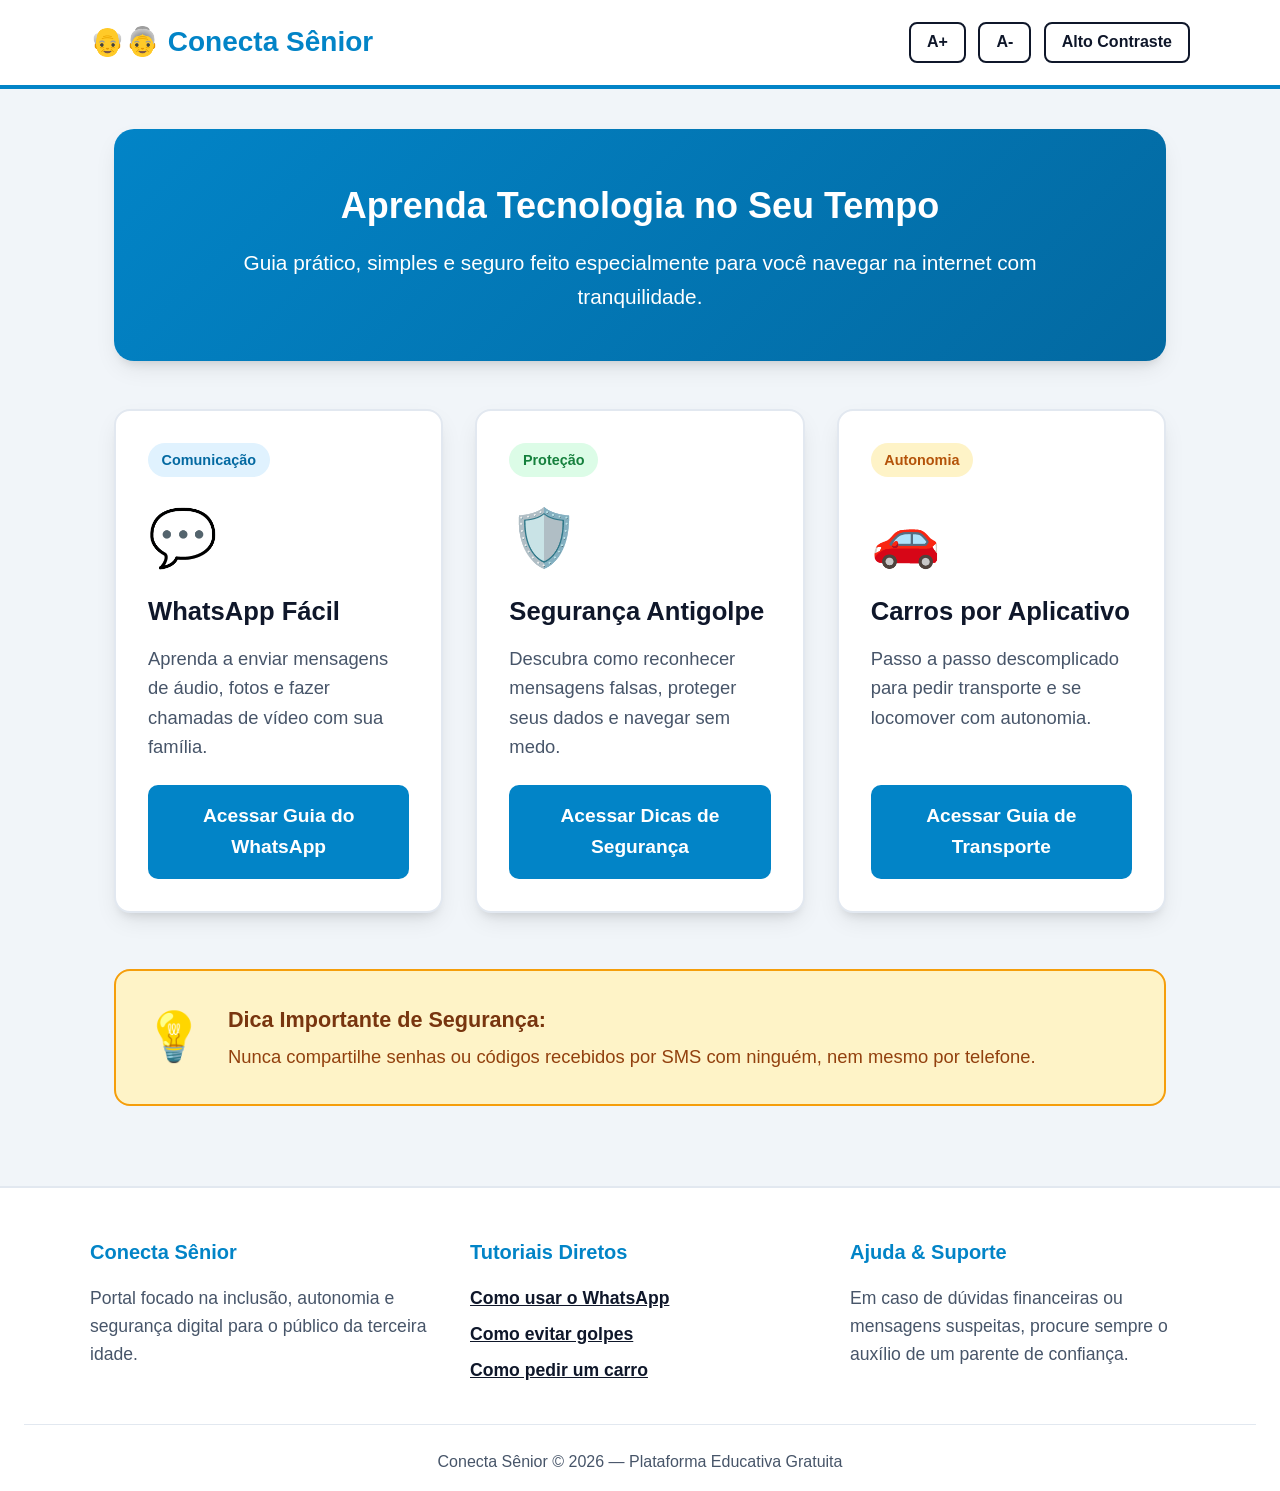
==== commit 757d73a9: "a" ====
--- a/index.html
+++ b/index.html
@@ -5,6 +5,7 @@
     <meta name="viewport" content="width=device-width, initial-scale=1.0">
     <title>Conecta Sênior - Inclusão Digital</title>
     <link rel="stylesheet" href="./style.css">
+<link rel="icon" href="data:image/svg+xml,<svg xmlns=%22http://www.w3.org/2000/svg%22 viewBox=%220 0 100 100%22><text y=%22.9em%22 font-size=%2290%22>👴</text></svg>">
 </head>
 <body>
 
--- a/style.css
+++ b/style.css
@@ -1,13 +1,19 @@
+/* Reseta estilos básicos do navegador */
+* {
+    box-sizing: border-box;
+    margin: 0;
+    padding: 0;
+}
+
 :root {
-    --cor-fundo: #F4F7FB;
-    --cor-card: #FFFFFF;
-    --cor-texto: #1E293B;
-    --cor-texto-suave: #475569;
+    --bg-pagina: #F1F5F9;
+    --bg-card: #FFFFFF;
+    --cor-texto: #0F172A;
+    --cor-suave: #475569;
     --cor-primaria: #0284C7;
-    --cor-primaria-hover: #0369A1;
-    --cor-destaque: #38BDF8;
-    --cor-borda: #CBD5E1;
-    --cor-sombra: rgba(15, 23, 42, 0.08);
+    --cor-primaria-dark: #0369A1;
+    --cor-borda: #E2E8F0;
+    --sombra: 0 10px 25px -5px rgba(0, 0, 0, 0.1), 0 8px 10px -6px rgba(0, 0, 0, 0.1);
 }
 
 html {
@@ -15,270 +21,292 @@
 }
 
 body {
-    font-family: 'Segoe UI', Tahoma, Geneva, Verdana, sans-serif;
-    background-color: var(--cor-fundo);
+    font-family: -apple-system, BlinkMacSystemFont, "Segoe UI", Roboto, Helvetica, Arial, sans-serif;
+    background-color: var(--bg-pagina);
     color: var(--cor-texto);
-    margin: 0;
-    padding: 0;
     line-height: 1.6;
 }
 
-/* Modo Alto Contraste Extremo */
+/* Modo Alto Contraste */
 body.alto-contraste {
-    --cor-fundo: #000000;
-    --cor-card: #121212;
+    --bg-pagina: #000000;
+    --bg-card: #121212;
     --cor-texto: #FFFFFF;
-    --cor-texto-suave: #E2E8F0;
-    --cor-primaria: #FFE600;
-    --cor-primaria-hover: #FFC700;
-    --cor-destaque: #FFE600;
+    --cor-suave: #F1F5F9;
+    --cor-primaria: #FFD700;
+    --cor-primaria-dark: #FFC000;
     --cor-borda: #FFFFFF;
-    --cor-sombra: transparent;
-}
-
-body.alto-contraste .btn-acessar,
+    --sombra: none;
+}
+
+body.alto-contraste .btn-card,
 body.alto-contraste .btn-voltar,
-body.alto-contraste .numero-passo,
-body.alto-contraste .tag-categoria {
+body.alto-contraste .passo-num,
+body.alto-contraste .card-badge {
+    background-color: #FFD700 !important;
     color: #000000 !important;
-    background-color: #FFE600 !important;
-    font-weight: bold;
-}
-
-body.alto-contraste .card-categoria,
-body.alto-contraste .secao-recurso,
-body.alto-contraste .rodape-principal {
-    background-image: none !important;
+    font-weight: bold !important;
+}
+
+body.alto-contraste .header,
+body.alto-contraste .card,
+body.alto-contraste .caixa-dica,
+body.alto-contraste .footer {
     border-color: #FFFFFF !important;
 }
 
 /* Cabeçalho */
-.barra-acessibilidade {
-    background-color: var(--cor-card);
+.header {
+    background-color: var(--bg-card);
     border-bottom: 4px solid var(--cor-primaria);
-    padding: 1.2rem 1.5rem;
+    padding: 1.25rem 1.5rem;
     position: sticky;
     top: 0;
     z-index: 100;
-    box-shadow: 0 4px 15px var(--cor-sombra);
-}
-
-.container-header {
+}
+
+.header-container {
     max-width: 1100px;
     margin: 0 auto;
     display: flex;
     justify-content: space-between;
     align-items: center;
-    flex-wrap: wrap;
-    gap: 1rem;
 }
 
 .logo {
-    font-size: 1.8rem;
+    font-size: 1.75rem;
     font-weight: 800;
     color: var(--cor-primaria);
-    text-decoration: none;
-    display: flex;
-    align-items: center;
-    gap: 0.5rem;
-}
-
-.controles-acessibilidade {
-    display: flex;
-    gap: 0.5rem;
-}
-
-.controles-acessibilidade button {
+}
+
+.acessibilidade-botoes button {
     font-size: 1rem;
-    padding: 0.7rem 1.1rem;
+    font-weight: bold;
+    padding: 0.6rem 1rem;
+    margin-left: 0.5rem;
+    background: var(--bg-card);
+    color: var(--cor-texto);
+    border: 2px solid var(--cor-texto);
+    border-radius: 8px;
     cursor: pointer;
-    border: 2px solid var(--cor-texto);
-    background: var(--cor-card);
-    color: var(--cor-texto);
-    border-radius: 10px;
-    font-weight: bold;
-    transition: transform 0.2s, background-color 0.2s;
-}
-
-.controles-acessibilidade button:hover {
-    transform: translateY(-2px);
-}
-
-/* Conteúdo Principal */
-.container-principal {
+}
+
+/* Container Principal */
+.main-container {
     max-width: 1100px;
-    margin: 3rem auto;
+    margin: 2.5rem auto;
     padding: 0 1.5rem;
 }
 
-.boas-vindas {
-    text-align: center;
-    margin-bottom: 3.5rem;
-    background: linear-gradient(135deg, #0284C7, #0369A1);
+.banner-principal {
+    background: linear-gradient(135deg, #0284C7 0%, #0369A1 100%);
     color: #FFFFFF;
     padding: 3rem 2rem;
-    border-radius: 24px;
-    box-shadow: 0 10px 25px var(--cor-sombra);
-}
-
-.boas-vindas h1 {
-    font-size: 2.5rem;
-    margin-top: 0;
-    margin-bottom: 0.8rem;
-}
-
-.boas-vindas p {
-    font-size: 1.35rem;
-    margin: 0;
-    opacity: 0.95;
-}
-
-/* Grid e Cards Principais */
-.grid-categorias {
+    border-radius: 20px;
+    text-align: center;
+    margin-bottom: 3rem;
+    box-shadow: var(--sombra);
+}
+
+.banner-principal h1 {
+    font-size: 2.25rem;
+    margin-bottom: 0.75rem;
+}
+
+.banner-principal p {
+    font-size: 1.3rem;
+    max-width: 800px;
+    margin: 0 auto;
+}
+
+/* Cards */
+.grid-cards {
     display: grid;
-    grid-template-columns: repeat(auto-fit, minmax(320px, 1fr));
+    grid-template-columns: repeat(auto-fit, minmax(300px, 1fr));
     gap: 2rem;
 }
 
-.card-categoria {
-    background-color: var(--cor-card);
+.card {
+    background-color: var(--bg-card);
     border: 2px solid var(--cor-borda);
-    border-radius: 20px;
-    padding: 2.2rem;
+    border-radius: 16px;
+    padding: 2rem;
     display: flex;
     flex-direction: column;
-    justify-content: space-between;
-    box-shadow: 0 8px 20px var(--cor-sombra);
-    transition: transform 0.3s ease, box-shadow 0.3s ease;
-    position: relative;
-}
-
-.card-categoria:hover {
-    transform: translateY(-6px);
-    box-shadow: 0 12px 28px rgba(2, 132, 199, 0.18);
-    border-color: var(--cor-primaria);
-}
-
-.tag-categoria {
+    box-shadow: var(--sombra);
+}
+
+.card-badge {
     align-self: flex-start;
     background-color: #E0F2FE;
     color: #0369A1;
-    font-size: 0.95rem;
-    font-weight: bold;
-    padding: 0.4rem 0.9rem;
+    font-weight: 700;
+    font-size: 0.9rem;
+    padding: 0.35rem 0.85rem;
     border-radius: 20px;
     margin-bottom: 1rem;
 }
 
-.card-categoria h2 {
-    font-size: 1.75rem;
-    margin: 0.5rem 0;
-}
-
-.card-categoria p {
-    font-size: 1.2rem;
-    color: var(--cor-texto-suave);
-}
-
-.icone {
+.badge-seguranca {
+    background-color: #DCFCE7;
+    color: #15803D;
+}
+
+.badge-transporte {
+    background-color: #FEF3C7;
+    color: #B45309;
+}
+
+.card-icone {
     font-size: 3.5rem;
     margin-bottom: 0.5rem;
 }
 
-.btn-acessar, .btn-voltar {
-    display: inline-block;
+.card h2 {
+    font-size: 1.6rem;
+    margin-bottom: 0.75rem;
+}
+
+.card p {
+    font-size: 1.15rem;
+    color: var(--cor-suave);
+    margin-bottom: 1.5rem;
+    flex-grow: 1;
+}
+
+.btn-card, .btn-voltar {
+    display: block;
+    width: 100%;
     background-color: var(--cor-primaria);
     color: #FFFFFF;
+    text-align: center;
     text-decoration: none;
-    padding: 1.2rem 1.5rem;
-    text-align: center;
-    font-size: 1.25rem;
-    font-weight: bold;
-    border-radius: 12px;
-    margin-top: 1.2rem;
-    transition: background-color 0.2s, transform 0.2s;
-}
-
-.btn-acessar:hover, .btn-voltar:hover {
-    background-color: var(--cor-primaria-hover);
-    transform: scale(1.02);
-}
-
-/* Seção Exclusiva: Dica do Dia */
-.secao-recurso {
-    margin-top: 4rem;
-    background-color: #E0F2FE;
-    border: 3px solid var(--cor-destaque);
-    border-radius: 20px;
-    padding: 2rem;
+    font-size: 1.2rem;
+    font-weight: 700;
+    padding: 1rem;
+    border-radius: 10px;
+}
+
+.btn-voltar {
+    width: auto;
+    display: inline-block;
+    margin-bottom: 2rem;
+    padding: 0.75rem 1.5rem;
+}
+
+/* Dica de Segurança Extra */
+.caixa-dica {
+    margin-top: 3.5rem;
+    background-color: #FEF3C7;
+    border: 2px solid #F59E0B;
+    border-radius: 16px;
+    padding: 1.75rem;
     display: flex;
     align-items: center;
     gap: 1.5rem;
 }
 
-.icone-recurso {
+.dica-icone {
     font-size: 3rem;
 }
 
-.secao-recurso h3 {
-    margin: 0 0 0.5rem 0;
-    font-size: 1.5rem;
-}
-
-.secao-recurso p {
-    margin: 0;
+.caixa-dica h3 {
+    font-size: 1.35rem;
+    color: #78350F;
+    margin-bottom: 0.25rem;
+}
+
+.caixa-dica p {
     font-size: 1.15rem;
-}
-
-/* Rodapé Avançado com Módulos */
-.rodape-principal {
-    background-color: var(--cor-card);
-    border-top: 3px solid var(--cor-borda);
+    color: #92400E;
+}
+
+/* Estilos de Páginas de Passo a Passo */
+.lista-passos {
+    display: flex;
+    flex-direction: column;
+    gap: 1.5rem;
+}
+
+.passo-item {
+    background-color: var(--bg-card);
+    border: 2px solid var(--cor-borda);
+    border-radius: 16px;
+    padding: 1.75rem;
+    display: flex;
+    align-items: flex-start;
+    gap: 1.5rem;
+    box-shadow: var(--sombra);
+}
+
+.passo-num {
+    background-color: var(--cor-primaria);
+    color: #FFFFFF;
+    font-size: 1.75rem;
+    font-weight: 800;
+    min-width: 3.5rem;
+    min-height: 3.5rem;
+    border-radius: 50%;
+    display: flex;
+    align-items: center;
+    justify-content: center;
+}
+
+.passo-conteudo h2 {
+    font-size: 1.4rem;
+    margin-bottom: 0.5rem;
+}
+
+.passo-conteudo p {
+    font-size: 1.15rem;
+    color: var(--cor-suave);
+}
+
+/* Rodapé */
+.footer {
+    background-color: var(--bg-card);
+    border-top: 2px solid var(--cor-borda);
     margin-top: 5rem;
-    padding: 3rem 1.5rem 1.5rem 1.5rem;
-}
-
-.container-rodape {
+    padding: 3rem 1.5rem 1rem 1.5rem;
+}
+
+.footer-container {
     max-width: 1100px;
     margin: 0 auto;
     display: grid;
     grid-template-columns: repeat(auto-fit, minmax(250px, 1fr));
     gap: 2.5rem;
-    margin-bottom: 2.5rem;
-}
-
-.coluna-rodape h4 {
-    font-size: 1.3rem;
-    margin-top: 0;
+    margin-bottom: 2rem;
+}
+
+.footer-coluna h3 {
+    font-size: 1.25rem;
+    color: var(--cor-primaria);
     margin-bottom: 1rem;
-    color: var(--cor-primaria);
-}
-
-.coluna-rodape p, .coluna-rodape li {
+}
+
+.footer-coluna p, .footer-coluna li {
     font-size: 1.1rem;
-    color: var(--cor-texto-suave);
-}
-
-.coluna-rodape ul {
+    color: var(--cor-suave);
+}
+
+.footer-coluna ul {
     list-style: none;
-    padding: 0;
-    margin: 0;
-}
-
-.coluna-rodape li {
-    margin-bottom: 0.8rem;
-}
-
-.coluna-rodape a {
+}
+
+.footer-coluna li {
+    margin-bottom: 0.5rem;
+}
+
+.footer-coluna a {
     color: var(--cor-texto);
-    text-decoration: underline;
-    font-weight: bold;
-}
-
-.rodape-creditos {
+    font-weight: 600;
+}
+
+.footer-bottom {
     text-align: center;
-    border-top: 2px solid var(--cor-borda);
+    border-top: 1px solid var(--cor-borda);
     padding-top: 1.5rem;
-    font-size: 1.1rem;
-    color: var(--cor-texto-suave);
+    font-size: 1rem;
+    color: var(--cor-suave);
 }
